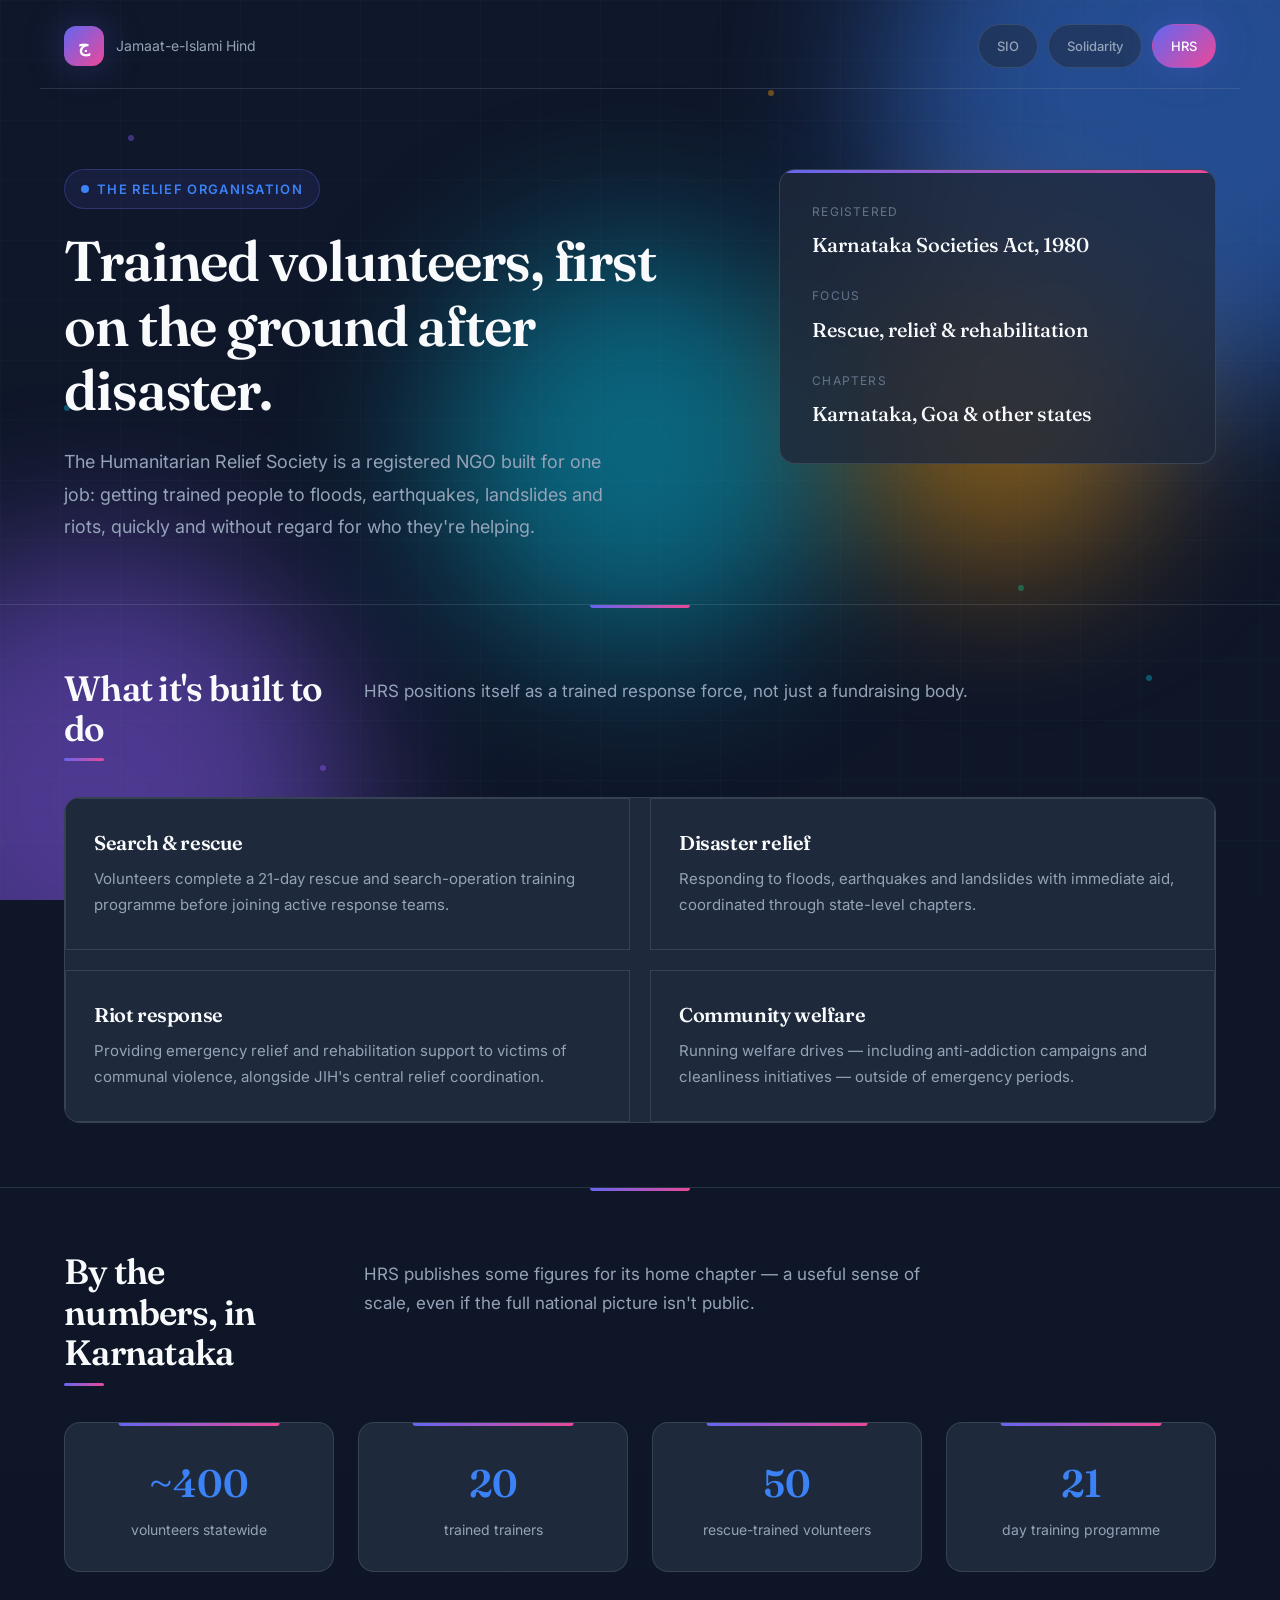
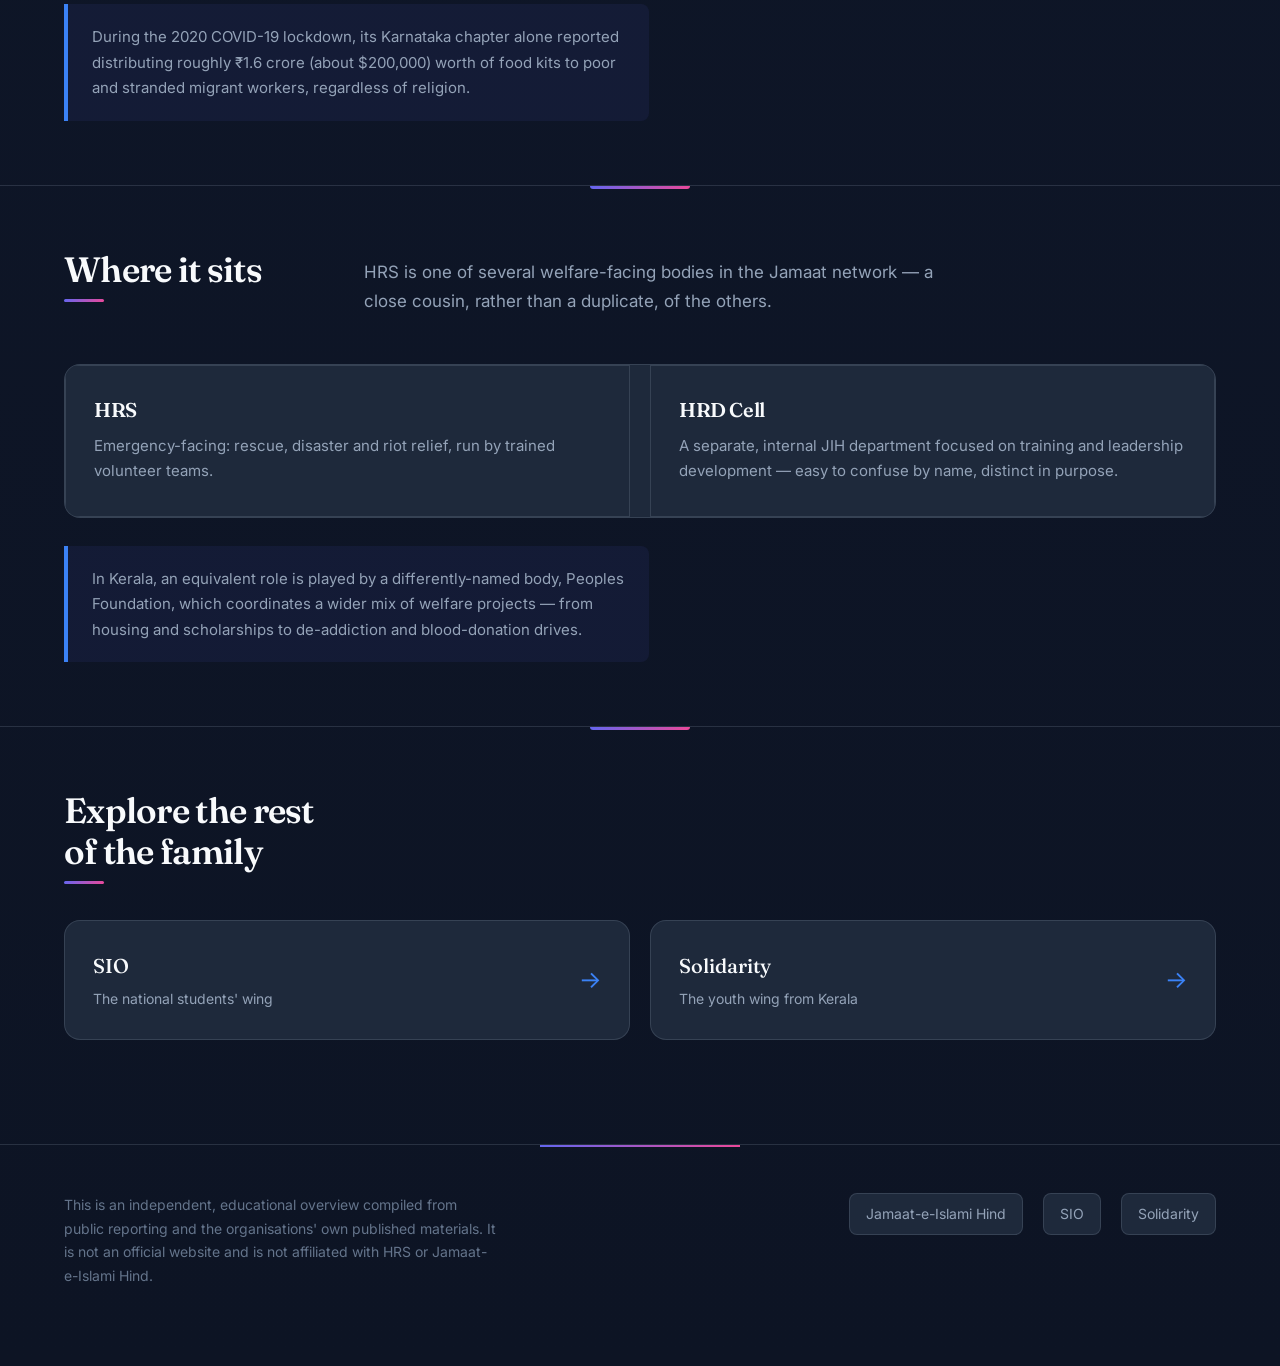
==== hrs.html @ fd72e733 "Initial commit: Redesigned mobile-responsive site with modern dark theme and animated decorations" ====
<!DOCTYPE html>
<html lang="en">
<head>
<meta charset="UTF-8">
<meta name="viewport" content="width=device-width, initial-scale=1.0">
<title>HRS — Humanitarian Relief Society</title>
<meta name="description" content="An introduction to the Humanitarian Relief Society, the disaster-relief organisation affiliated with Jamaat-e-Islami Hind.">
<link rel="preconnect" href="https://fonts.googleapis.com">
<link rel="preconnect" href="https://fonts.gstatic.com" crossorigin>
<link href="https://fonts.googleapis.com/css2?family=Fraunces:opsz,wght@9..144,400;9..144,500;9..144,600;9..144,700&family=Inter:wght@400;500;600&display=swap" rel="stylesheet">
<link rel="stylesheet" href="styles.css">
</head>
<body class="theme-hrs">

<!-- Animated Background Decorations -->
<div class="bg-shapes">
  <div class="shape shape-1"></div>
  <div class="shape shape-2"></div>
  <div class="shape shape-3"></div>
  <div class="shape shape-4"></div>
</div>

<div class="grid-overlay"></div>

<div class="floating-lines">
  <div class="line line-1"></div>
  <div class="line line-2"></div>
  <div class="line line-3"></div>
  <div class="line line-4"></div>
  <div class="line line-5"></div>
</div>

<div class="floating-dots">
  <div class="dot"></div>
  <div class="dot"></div>
  <div class="dot"></div>
  <div class="dot"></div>
  <div class="dot"></div>
  <div class="dot"></div>
  <div class="dot"></div>
  <div class="dot"></div>
</div>

<div class="content-wrapper">

<header class="site-header">
  <div class="wide">
    <a class="crumb" href="index.html">
      <span class="mark">ج</span>
      <span>Jamaat-e-Islami Hind</span>
    </a>
    <nav class="org-switch">
      <a class="org-pill" href="sio.html">SIO</a>
      <a class="org-pill" href="solidarity.html">Solidarity</a>
      <a class="org-pill current" href="hrs.html">HRS</a>
    </nav>
  </div>
</header>

<main>
  <section class="hero">
    <div class="wide">
      <div>
        <p class="hero-eyebrow">The relief organisation</p>
        <h1>Trained volunteers, first on the ground after disaster.</h1>
        <p class="hero-dek">The Humanitarian Relief Society is a registered NGO built for one job: getting trained people to floods, earthquakes, landslides and riots, quickly and without regard for who they're helping.</p>
      </div>
      <dl class="hero-facts">
        <div class="fact">
          <dt>Registered</dt>
          <dd>Karnataka Societies Act, 1980</dd>
        </div>
        <div class="fact">
          <dt>Focus</dt>
          <dd>Rescue, relief &amp; rehabilitation</dd>
        </div>
        <div class="fact">
          <dt>Chapters</dt>
          <dd>Karnataka, Goa &amp; other states</dd>
        </div>
      </dl>
    </div>
  </section>

  <section class="band">
    <div class="wide">
      <div class="section-head">
        <h2>What it's built to do</h2>
        <p class="lede">HRS positions itself as a trained response force, not just a fundraising body.</p>
      </div>
      <div class="grid cols-2">
        <div>
          <h3>Search &amp; rescue</h3>
          <p>Volunteers complete a 21-day rescue and search-operation training programme before joining active response teams.</p>
        </div>
        <div>
          <h3>Disaster relief</h3>
          <p>Responding to floods, earthquakes and landslides with immediate aid, coordinated through state-level chapters.</p>
        </div>
        <div>
          <h3>Riot response</h3>
          <p>Providing emergency relief and rehabilitation support to victims of communal violence, alongside JIH's central relief coordination.</p>
        </div>
        <div>
          <h3>Community welfare</h3>
          <p>Running welfare drives — including anti-addiction campaigns and cleanliness initiatives — outside of emergency periods.</p>
        </div>
      </div>
    </div>
  </section>

  <section class="band">
    <div class="wide">
      <div class="section-head">
        <h2>By the numbers, in Karnataka</h2>
        <p class="lede">HRS publishes some figures for its home chapter — a useful sense of scale, even if the full national picture isn't public.</p>
      </div>
      <div class="stats">
        <div class="stat">
          <span class="num">~400</span>
          <span class="label">volunteers statewide</span>
        </div>
        <div class="stat">
          <span class="num">20</span>
          <span class="label">trained trainers</span>
        </div>
        <div class="stat">
          <span class="num">50</span>
          <span class="label">rescue-trained volunteers</span>
        </div>
        <div class="stat">
          <span class="num">21</span>
          <span class="label">day training programme</span>
        </div>
      </div>
      <p class="note" style="margin-top:32px;">During the 2020 COVID-19 lockdown, its Karnataka chapter alone reported distributing roughly ₹1.6 crore (about $200,000) worth of food kits to poor and stranded migrant workers, regardless of religion.</p>
    </div>
  </section>

  <section class="band">
    <div class="wide">
      <div class="section-head">
        <h2>Where it sits</h2>
        <p class="lede">HRS is one of several welfare-facing bodies in the Jamaat network — a close cousin, rather than a duplicate, of the others.</p>
      </div>
      <div class="grid cols-2">
        <div>
          <h3>HRS</h3>
          <p>Emergency-facing: rescue, disaster and riot relief, run by trained volunteer teams.</p>
        </div>
        <div>
          <h3>HRD Cell</h3>
          <p>A separate, internal JIH department focused on training and leadership development — easy to confuse by name, distinct in purpose.</p>
        </div>
      </div>
      <p class="note" style="margin-top:28px;">In Kerala, an equivalent role is played by a differently-named body, Peoples Foundation, which coordinates a wider mix of welfare projects — from housing and scholarships to de-addiction and blood-donation drives.</p>
    </div>
  </section>

  <section class="band">
    <div class="wide">
      <div class="section-head">
        <h2>Explore the rest of the family</h2>
      </div>
      <div class="crosslink-row">
        <a class="crosslink" href="sio.html">
          <div>
            <div class="name">SIO</div>
            <div class="sub">The national students' wing</div>
          </div>
          <span>→</span>
        </a>
        <a class="crosslink" href="solidarity.html">
          <div>
            <div class="name">Solidarity</div>
            <div class="sub">The youth wing from Kerala</div>
          </div>
          <span>→</span>
        </a>
      </div>
    </div>
  </section>
</main>

<footer>
  <div class="wide">
    <p>This is an independent, educational overview compiled from public reporting and the organisations' own published materials. It is not an official website and is not affiliated with HRS or Jamaat-e-Islami Hind.</p>
    <div class="footer-links">
      <a href="index.html">Jamaat-e-Islami Hind</a>
      <a href="sio.html">SIO</a>
      <a href="solidarity.html">Solidarity</a>
    </div>
  </div>
</footer>

</div><!-- end .content-wrapper -->

</body>
</html>
---- styles.css ----
/* ===========================================================
   MODERN RESPONSIVE DESIGN
   Vibrant colors, abstract shapes, animated decorations
   =========================================================== */

/* ===========================================================
   CSS Variables & Design Tokens
   =========================================================== */
:root {
  /* Core Palette - Rich & Vibrant */
  --primary: #6366F1;
  --primary-dark: #4F46E5;
  --primary-light: #A5B4FC;

  --secondary: #EC4899;
  --secondary-dark: #DB2777;

  --accent-1: #F59E0B;
  --accent-2: #10B981;
  --accent-3: #06B6D4;

  /* Background Colors */
  --bg-primary: #0F172A;
  --bg-secondary: #1E293B;
  --bg-card: #1E293B;
  --bg-glass: rgba(30, 41, 59, 0.8);

  /* Text Colors */
  --text-primary: #F8FAFC;
  --text-secondary: #94A3B8;
  --text-muted: #64748B;

  /* Borders & Lines */
  --border-light: rgba(148, 163, 184, 0.2);
  --border-glow: rgba(99, 102, 241, 0.5);

  /* Shadows */
  --shadow-sm: 0 4px 6px -1px rgba(0, 0, 0, 0.3);
  --shadow-md: 0 10px 15px -3px rgba(0, 0, 0, 0.4);
  --shadow-lg: 0 25px 50px -12px rgba(0, 0, 0, 0.5);
  --shadow-glow: 0 0 40px rgba(99, 102, 241, 0.3);

  /* Gradients */
  --gradient-primary: linear-gradient(135deg, var(--primary) 0%, var(--secondary) 100%);
  --gradient-accent: linear-gradient(135deg, var(--accent-1) 0%, var(--accent-3) 100%);
  --gradient-bg: linear-gradient(180deg, var(--bg-primary) 0%, #0D1424 100%);

  /* Typography */
  --serif: "Fraunces", "Iowan Old Style", "Georgia", serif;
  --sans: "Inter", system-ui, -apple-system, sans-serif;

  /* Layout */
  --max: 800px;
  --wide: 1200px;
  --radius: 16px;
  --radius-sm: 8px;
  --radius-full: 9999px;
}

/* Theme overrides per page */
body.theme-sio { --primary: #10B981; --primary-dark: #059669; --secondary: #06B6D4; }
body.theme-solidarity { --primary: #F43F5E; --primary-dark: #E11D48; --secondary: #F97316; }
body.theme-hrs { --primary: #3B82F6; --primary-dark: #2563EB; --secondary: #8B5CF6; }

/* ===========================================================
   Reset & Base
   =========================================================== */
*, *::before, *::after { box-sizing: border-box; margin: 0; padding: 0; }

html { scroll-behavior: smooth; }

body {
  font-family: var(--sans);
  font-size: 16px;
  line-height: 1.7;
  color: var(--text-primary);
  background: var(--gradient-bg);
  min-height: 100vh;
  overflow-x: hidden;
  -webkit-font-smoothing: antialiased;
  -moz-osx-font-smoothing: grayscale;
}

@media (prefers-reduced-motion: reduce) {
  html { scroll-behavior: auto; }
  *, *::before, *::after {
    animation-duration: 0.01ms !important;
    transition-duration: 0.01ms !important;
  }
}

a { color: inherit; text-decoration: none; }
img, svg { max-width: 100%; display: block; }

:focus-visible {
  outline: 2px solid var(--primary);
  outline-offset: 3px;
  border-radius: 4px;
}

h1, h2, h3, h4 {
  font-family: var(--serif);
  font-weight: 600;
  line-height: 1.15;
  letter-spacing: -0.02em;
}

p { margin-bottom: 1em; }
p:last-child { margin-bottom: 0; }

.max, .wide {
  max-width: var(--wide);
  margin-inline: auto;
  padding-inline: 24px;
}
.max { max-width: var(--max); }

/* ===========================================================
   Animated Background - Abstract Shapes
   =========================================================== */
.bg-shapes {
  position: fixed;
  inset: 0;
  pointer-events: none;
  overflow: hidden;
  z-index: 0;
}

.shape {
  position: absolute;
  border-radius: 50%;
  filter: blur(80px);
  opacity: 0.5;
  animation: float 20s ease-in-out infinite;
}

.shape-1 {
  width: 600px;
  height: 600px;
  background: var(--primary);
  top: -200px;
  right: -200px;
  animation-delay: 0s;
}

.shape-2 {
  width: 500px;
  height: 500px;
  background: var(--secondary);
  bottom: -150px;
  left: -150px;
  animation-delay: -5s;
}

.shape-3 {
  width: 400px;
  height: 400px;
  background: var(--accent-3);
  top: 50%;
  left: 50%;
  transform: translate(-50%, -50%);
  animation-delay: -10s;
}

.shape-4 {
  width: 300px;
  height: 300px;
  background: var(--accent-1);
  top: 30%;
  right: 10%;
  animation-delay: -7s;
}

@keyframes float {
  0%, 100% { transform: translate(0, 0) scale(1); }
  25% { transform: translate(30px, -30px) scale(1.05); }
  50% { transform: translate(-20px, 20px) scale(0.95); }
  75% { transform: translate(20px, 30px) scale(1.02); }
}

/* Grid Pattern Overlay */
.grid-overlay {
  position: fixed;
  inset: 0;
  pointer-events: none;
  z-index: 1;
  background-image:
    linear-gradient(rgba(148, 163, 184, 0.03) 1px, transparent 1px),
    linear-gradient(90deg, rgba(148, 163, 184, 0.03) 1px, transparent 1px);
  background-size: 60px 60px;
}

/* Floating Lines */
.floating-lines {
  position: fixed;
  inset: 0;
  pointer-events: none;
  z-index: 1;
  overflow: hidden;
}

.line {
  position: absolute;
  background: linear-gradient(90deg, transparent, var(--primary), transparent);
  height: 1px;
  opacity: 0.3;
  animation: lineMove 15s linear infinite;
}

.line-1 { width: 300px; top: 20%; left: -300px; animation-delay: 0s; }
.line-2 { width: 200px; top: 40%; right: -200px; animation-delay: -3s; animation-direction: reverse; }
.line-3 { width: 400px; top: 60%; left: -400px; animation-delay: -6s; }
.line-4 { width: 250px; top: 80%; right: -250px; animation-delay: -9s; animation-direction: reverse; }
.line-5 { width: 350px; top: 35%; left: -350px; animation-delay: -12s; }

@keyframes lineMove {
  0% { transform: translateX(0); }
  100% { transform: translateX(calc(100vw + 100%)); }
}

/* Floating Dots */
.floating-dots {
  position: fixed;
  inset: 0;
  pointer-events: none;
  z-index: 1;
}

.dot {
  position: absolute;
  width: 6px;
  height: 6px;
  border-radius: 50%;
  background: var(--primary);
  opacity: 0.4;
  animation: dotPulse 4s ease-in-out infinite;
}

.dot:nth-child(1) { top: 15%; left: 10%; background: var(--secondary); animation-delay: 0s; }
.dot:nth-child(2) { top: 25%; right: 15%; background: var(--accent-1); animation-delay: -1s; }
.dot:nth-child(3) { top: 45%; left: 5%; background: var(--accent-3); animation-delay: -2s; }
.dot:nth-child(4) { top: 65%; right: 20%; background: var(--accent-2); animation-delay: -3s; }
.dot:nth-child(5) { top: 85%; left: 25%; background: var(--secondary); animation-delay: -0.5s; }
.dot:nth-child(6) { top: 10%; left: 60%; background: var(--accent-1); animation-delay: -1.5s; }
.dot:nth-child(7) { top: 75%; right: 10%; background: var(--accent-3); animation-delay: -2.5s; }
.dot:nth-child(8) { top: 50%; left: 80%; background: var(--primary); animation-delay: -3.5s; }

@keyframes dotPulse {
  0%, 100% { transform: scale(1); opacity: 0.4; }
  50% { transform: scale(1.5); opacity: 0.7; }
}

/* ===========================================================
   Content Wrapper
   =========================================================== */
.content-wrapper {
  position: relative;
  z-index: 10;
}

/* ===========================================================
   Header / Navigation
   =========================================================== */
.site-header {
  padding: 24px 0 0;
  position: relative;
  z-index: 100;
}

.site-header .wide {
  display: flex;
  align-items: center;
  justify-content: space-between;
  gap: 20px;
  padding-bottom: 20px;
  border-bottom: 1px solid var(--border-light);
  flex-wrap: wrap;
}

.crumb {
  display: flex;
  align-items: center;
  gap: 12px;
  font-size: 14px;
  color: var(--text-secondary);
  text-decoration: none;
  transition: color 0.3s ease;
}

.crumb:hover { color: var(--text-primary); }

.crumb .mark {
  width: 40px;
  height: 40px;
  border-radius: 12px;
  background: var(--gradient-primary);
  display: flex;
  align-items: center;
  justify-content: center;
  font-family: var(--serif);
  font-size: 18px;
  color: white;
  font-weight: 600;
  box-shadow: var(--shadow-glow);
  flex-shrink: 0;
}

.crumb strong {
  color: var(--text-primary);
  font-weight: 600;
  background: var(--gradient-primary);
  -webkit-background-clip: text;
  -webkit-text-fill-color: transparent;
  background-clip: text;
}

.org-switch {
  display: flex;
  gap: 10px;
  flex-wrap: wrap;
}

.org-pill {
  font-size: 13px;
  font-weight: 500;
  padding: 10px 18px;
  border-radius: var(--radius-full);
  border: 1px solid var(--border-light);
  text-decoration: none;
  color: var(--text-secondary);
  white-space: nowrap;
  transition: all 0.3s ease;
  backdrop-filter: blur(10px);
  background: rgba(30, 41, 59, 0.5);
}

.org-pill:hover {
  border-color: var(--primary);
  color: var(--text-primary);
  transform: translateY(-2px);
}

.org-pill.current {
  background: var(--gradient-primary);
  color: white;
  border-color: transparent;
  box-shadow: var(--shadow-glow);
}

/* ===========================================================
   Hero Section
   =========================================================== */
.hero {
  padding: 80px 0 60px;
  position: relative;
  overflow: hidden;
}

.hero .wide {
  display: grid;
  grid-template-columns: 1.5fr 1fr;
  gap: 60px;
  align-items: start;
}

.hero-eyebrow {
  display: inline-flex;
  align-items: center;
  gap: 8px;
  font-size: 13px;
  font-weight: 600;
  color: var(--primary);
  text-transform: uppercase;
  letter-spacing: 0.1em;
  margin-bottom: 20px;
  padding: 8px 16px;
  background: rgba(99, 102, 241, 0.1);
  border-radius: var(--radius-full);
  border: 1px solid rgba(99, 102, 241, 0.3);
}

.hero-eyebrow::before {
  content: '';
  width: 8px;
  height: 8px;
  border-radius: 50%;
  background: var(--primary);
  animation: pulse 2s ease-in-out infinite;
}

@keyframes pulse {
  0%, 100% { transform: scale(1); opacity: 1; }
  50% { transform: scale(1.3); opacity: 0.7; }
}

.hero h1 {
  font-size: clamp(2rem, 5vw, 3.5rem);
  color: var(--text-primary);
  max-width: 16ch;
  margin-bottom: 8px;
}

.hero-dek {
  margin-top: 24px;
  font-size: 18px;
  color: var(--text-secondary);
  max-width: 50ch;
  line-height: 1.8;
}

/* Hero Facts Card */
.hero-facts {
  background: var(--bg-glass);
  border: 1px solid var(--border-light);
  border-radius: var(--radius);
  padding: 32px;
  backdrop-filter: blur(20px);
  display: flex;
  flex-direction: column;
  gap: 24px;
  position: relative;
  overflow: hidden;
}

.hero-facts::before {
  content: '';
  position: absolute;
  top: 0;
  left: 0;
  right: 0;
  height: 3px;
  background: var(--gradient-primary);
}

.hero-facts .fact dt {
  font-size: 12px;
  color: var(--text-muted);
  text-transform: uppercase;
  letter-spacing: 0.1em;
  margin-bottom: 6px;
}

.hero-facts .fact dd {
  margin: 0;
  font-family: var(--serif);
  font-size: 20px;
  color: var(--text-primary);
  font-weight: 500;
}

/* Decorative accent line */
.hero-motif {
  position: absolute;
  right: -100px;
  top: -80px;
  width: 400px;
  height: 400px;
  opacity: 0.15;
  z-index: -1;
}

/* ===========================================================
   Section Styling
   =========================================================== */
section { padding: 64px 0; }
section.band {
  border-top: 1px solid var(--border-light);
  position: relative;
}

/* Section accent decoration */
section.band::before {
  content: '';
  position: absolute;
  top: 0;
  left: 50%;
  transform: translateX(-50%);
  width: 100px;
  height: 3px;
  background: var(--gradient-primary);
  border-radius: 0 0 4px 4px;
}

.section-head {
  display: grid;
  grid-template-columns: 260px 1fr;
  gap: 40px;
  margin-bottom: 48px;
  align-items: start;
}

.section-head h2 {
  font-size: clamp(1.5rem, 3vw, 2.2rem);
  position: relative;
}

.section-head h2::after {
  content: '';
  position: absolute;
  bottom: -12px;
  left: 0;
  width: 40px;
  height: 3px;
  background: var(--gradient-primary);
  border-radius: 2px;
}

.section-head .lede {
  color: var(--text-secondary);
  max-width: 55ch;
  font-size: 17px;
  padding-top: 8px;
}

/* ===========================================================
   Timeline
   =========================================================== */
.timeline {
  list-style: none;
  margin: 0;
  padding: 0;
  position: relative;
  padding-left: 40px;
}

.timeline::before {
  content: '';
  position: absolute;
  left: 8px;
  top: 0;
  bottom: 0;
  width: 2px;
  background: linear-gradient(180deg, var(--primary), var(--secondary), var(--accent-3));
  border-radius: 2px;
}

.timeline li {
  position: relative;
  padding: 0 0 36px 36px;
}

.timeline li:last-child { padding-bottom: 0; }

.timeline li::before {
  content: '';
  position: absolute;
  left: -32px;
  top: 6px;
  width: 16px;
  height: 16px;
  border-radius: 50%;
  background: var(--bg-primary);
  border: 3px solid var(--primary);
  box-shadow: 0 0 20px rgba(99, 102, 241, 0.5);
}

.timeline .yr {
  font-family: var(--serif);
  font-size: 24px;
  color: var(--primary);
  display: block;
  margin-bottom: 8px;
  font-weight: 600;
}

.timeline .desc {
  color: var(--text-secondary);
  max-width: 55ch;
  font-size: 16px;
}

/* ===========================================================
   Grid Cards
   =========================================================== */
.grid {
  display: grid;
  grid-template-columns: repeat(3, 1fr);
  gap: 20px;
  background: var(--bg-card);
  border: 1px solid var(--border-light);
  border-radius: var(--radius);
  overflow: hidden;
  padding: 0;
}

.grid.cols-2 { grid-template-columns: repeat(2, 1fr); }

.grid > div {
  background: var(--bg-card);
  padding: 32px 28px;
  border: 1px solid var(--border-light);
  border-radius: 0;
  transition: all 0.3s ease;
  position: relative;
  overflow: hidden;
}

.grid > div::before {
  content: '';
  position: absolute;
  top: 0;
  left: 0;
  right: 0;
  height: 2px;
  background: var(--gradient-primary);
  transform: scaleX(0);
  transform-origin: left;
  transition: transform 0.3s ease;
}

.grid > div:hover::before { transform: scaleX(1); }
.grid > div:hover {
  background: rgba(30, 41, 59, 0.8);
  transform: translateY(-4px);
  box-shadow: var(--shadow-lg);
}

.grid h3 {
  font-size: 20px;
  margin-bottom: 12px;
  color: var(--text-primary);
}

.grid p {
  color: var(--text-secondary);
  font-size: 15px;
}

/* ===========================================================
   Structure Diagram
   =========================================================== */
.structure {
  display: flex;
  flex-direction: column;
  gap: 0;
  max-width: 700px;
  background: var(--bg-card);
  border: 1px solid var(--border-light);
  border-radius: var(--radius);
  overflow: hidden;
}

.structure .level {
  display: grid;
  grid-template-columns: 200px 1fr;
  gap: 24px;
  padding: 24px 28px;
  border-bottom: 1px solid var(--border-light);
  transition: all 0.3s ease;
}

.structure .level:last-child { border-bottom: none; }
.structure .level:hover { background: rgba(99, 102, 241, 0.05); }

.structure .level .role {
  font-family: var(--serif);
  font-size: 18px;
  color: var(--text-primary);
  font-weight: 500;
}

.structure .level .role span {
  display: block;
  font-family: var(--sans);
  font-size: 13px;
  color: var(--primary);
  margin-top: 4px;
  font-weight: 500;
}

.structure .level p {
  color: var(--text-secondary);
  font-size: 15px;
  padding-top: 4px;
}

/* ===========================================================
   Org Cards
   =========================================================== */
.org-cards {
  display: grid;
  grid-template-columns: repeat(3, 1fr);
  gap: 24px;
}

.org-card {
  background: var(--bg-card);
  border: 1px solid var(--border-light);
  border-radius: var(--radius);
  padding: 36px 28px;
  text-decoration: none;
  color: var(--text-primary);
  display: flex;
  flex-direction: column;
  gap: 16px;
  min-height: 260px;
  position: relative;
  overflow: hidden;
  transition: all 0.4s ease;
}

.org-card::before {
  content: '';
  position: absolute;
  top: 0;
  left: 0;
  right: 0;
  bottom: 0;
  background: var(--gradient-primary);
  opacity: 0;
  transition: opacity 0.4s ease;
  z-index: 0;
}

.org-card:hover {
  transform: translateY(-8px) scale(1.02);
  box-shadow: var(--shadow-lg), var(--shadow-glow);
  border-color: var(--primary);
}

.org-card:hover::before { opacity: 0.1; }

.org-card > * { position: relative; z-index: 1; }

.org-card .tag {
  font-size: 12px;
  color: var(--card-accent, var(--primary));
  font-weight: 600;
  text-transform: uppercase;
  letter-spacing: 0.08em;
}

.org-card h3 {
  font-size: 28px;
  background: var(--gradient-primary);
  -webkit-background-clip: text;
  -webkit-text-fill-color: transparent;
  background-clip: text;
}

.org-card p {
  color: var(--text-secondary);
  font-size: 15px;
  flex: 1;
  line-height: 1.7;
}

.org-card .go {
  font-size: 14px;
  color: var(--card-accent, var(--primary));
  font-weight: 600;
  display: inline-flex;
  align-items: center;
  gap: 8px;
  transition: gap 0.3s ease;
}

.org-card:hover .go { gap: 12px; }

.org-card .go::after {
  content: '→';
  transition: transform 0.3s ease;
}

.org-card:hover .go::after { transform: translateX(4px); }

.org-card.sio { --card-accent: #10B981; }
.org-card.solidarity { --card-accent: #F43F5E; }
.org-card.hrs { --card-accent: #3B82F6; }

/* ===========================================================
   Stats Row
   =========================================================== */
.stats {
  display: grid;
  grid-template-columns: repeat(4, 1fr);
  gap: 24px;
}

.stat {
  background: var(--bg-card);
  border: 1px solid var(--border-light);
  border-radius: var(--radius);
  padding: 28px 24px;
  text-align: center;
  position: relative;
  overflow: hidden;
  transition: all 0.3s ease;
}

.stat:hover {
  transform: translateY(-4px);
  box-shadow: var(--shadow-md);
  border-color: var(--primary);
}

.stat::before {
  content: '';
  position: absolute;
  top: 0;
  left: 50%;
  transform: translateX(-50%);
  width: 60%;
  height: 3px;
  background: var(--gradient-primary);
  border-radius: 0 0 4px 4px;
}

.stat .num {
  font-family: var(--serif);
  font-size: clamp(1.8rem, 3vw, 2.4rem);
  color: var(--primary);
  display: block;
  font-weight: 600;
}

.stat .label {
  color: var(--text-secondary);
  font-size: 14px;
  margin-top: 8px;
}

/* ===========================================================
   Note / Callout
   =========================================================== */
.note {
  border-left: 4px solid var(--primary);
  padding: 20px 24px;
  background: rgba(99, 102, 241, 0.08);
  border-radius: 0 var(--radius-sm) var(--radius-sm) 0;
  color: var(--text-secondary);
  font-size: 15px;
  max-width: 65ch;
  margin-top: 32px;
}

/* ===========================================================
   Crosslink
   =========================================================== */
.crosslink-row {
  display: grid;
  grid-template-columns: repeat(2, 1fr);
  gap: 20px;
}

.crosslink {
  background: var(--bg-card);
  border: 1px solid var(--border-light);
  padding: 28px;
  text-decoration: none;
  color: var(--text-primary);
  display: flex;
  justify-content: space-between;
  align-items: center;
  gap: 16px;
  border-radius: var(--radius);
  transition: all 0.3s ease;
}

.crosslink:hover {
  border-color: var(--primary);
  background: rgba(99, 102, 241, 0.1);
  transform: translateX(8px);
}

.crosslink .name {
  font-family: var(--serif);
  font-size: 20px;
  font-weight: 500;
}

.crosslink .sub {
  font-size: 14px;
  color: var(--text-secondary);
  margin-top: 4px;
}

.crosslink span:last-child {
  font-size: 24px;
  color: var(--primary);
  transition: transform 0.3s ease;
}

.crosslink:hover span:last-child { transform: translateX(4px); }

/* ===========================================================
   Footer
   =========================================================== */
footer {
  border-top: 1px solid var(--border-light);
  padding: 48px 0 64px;
  margin-top: 40px;
  position: relative;
}

footer::before {
  content: '';
  position: absolute;
  top: 0;
  left: 50%;
  transform: translateX(-50%);
  width: 200px;
  height: 2px;
  background: var(--gradient-primary);
}

footer .wide {
  display: flex;
  justify-content: space-between;
  gap: 32px;
  flex-wrap: wrap;
  align-items: flex-start;
}

footer p {
  color: var(--text-muted);
  font-size: 14px;
  max-width: 48ch;
}

.footer-links {
  display: flex;
  gap: 20px;
  flex-wrap: wrap;
}

.footer-links a {
  color: var(--text-secondary);
  text-decoration: none;
  font-size: 14px;
  transition: all 0.3s ease;
  padding: 8px 16px;
  background: var(--bg-card);
  border-radius: var(--radius-sm);
  border: 1px solid var(--border-light);
}

.footer-links a:hover {
  color: var(--primary);
  border-color: var(--primary);
  transform: translateY(-2px);
}

/* ===========================================================
   Mobile Responsiveness
   =========================================================== */
@media (max-width: 1024px) {
  .hero .wide {
    grid-template-columns: 1fr;
    gap: 40px;
  }

  .hero-facts {
    display: grid;
    grid-template-columns: repeat(3, 1fr);
    gap: 20px;
  }

  .hero-facts::before {
    display: none;
  }

  .org-cards {
    grid-template-columns: repeat(2, 1fr);
  }

  .section-head {
    grid-template-columns: 1fr;
    gap: 16px;
  }

  .section-head h2::after {
    bottom: -8px;
  }
}

@media (max-width: 768px) {
  :root {
    --radius: 12px;
  }

  .site-header {
    padding: 16px 0 0;
  }

  .site-header .wide {
    flex-direction: column;
    align-items: flex-start;
    gap: 16px;
    padding-bottom: 16px;
  }

  .org-switch {
    width: 100%;
    overflow-x: auto;
    padding-bottom: 4px;
    -webkit-overflow-scrolling: touch;
  }

  .org-pill {
    font-size: 12px;
    padding: 8px 14px;
  }

  .hero {
    padding: 48px 0 40px;
  }

  .hero-eyebrow {
    font-size: 11px;
    padding: 6px 12px;
  }

  .hero h1 {
    font-size: clamp(1.75rem, 6vw, 2.5rem);
  }

  .hero-dek {
    font-size: 16px;
    margin-top: 16px;
  }

  .hero-facts {
    grid-template-columns: 1fr;
    padding: 24px;
  }

  .hero-facts .fact {
    display: flex;
    justify-content: space-between;
    align-items: center;
    padding-bottom: 16px;
    border-bottom: 1px solid var(--border-light);
  }

  .hero-facts .fact:last-child {
    padding-bottom: 0;
    border-bottom: none;
  }

  .hero-facts .fact dt {
    margin-bottom: 0;
  }

  section {
    padding: 48px 0;
  }

  .section-head {
    margin-bottom: 32px;
  }

  .section-head h2 {
    font-size: 1.5rem;
  }

  .section-head .lede {
    font-size: 15px;
  }

  .grid {
    grid-template-columns: 1fr;
    gap: 12px;
  }

  .grid.cols-2 {
    grid-template-columns: 1fr;
  }

  .grid > div {
    padding: 24px 20px;
  }

  .structure .level {
    grid-template-columns: 1fr;
    gap: 8px;
    padding: 20px;
  }

  .structure .level .role {
    font-size: 16px;
  }

  .org-cards {
    grid-template-columns: 1fr;
    gap: 16px;
  }

  .org-card {
    padding: 28px 24px;
    min-height: auto;
  }

  .org-card h3 {
    font-size: 24px;
  }

  .stats {
    grid-template-columns: repeat(2, 1fr);
    gap: 16px;
  }

  .stat {
    padding: 20px 16px;
  }

  .stat .num {
    font-size: 1.5rem;
  }

  .crosslink-row {
    grid-template-columns: 1fr;
    gap: 12px;
  }

  .crosslink {
    padding: 20px;
  }

  .crosslink .name {
    font-size: 18px;
  }

  .note {
    padding: 16px 20px;
    font-size: 14px;
    margin-top: 24px;
  }

  footer {
    padding: 32px 0 48px;
  }

  footer .wide {
    flex-direction: column;
    gap: 20px;
  }

  footer p {
    font-size: 13px;
  }

  .footer-links {
    width: 100%;
  }

  .footer-links a {
    font-size: 13px;
    padding: 6px 12px;
  }

  /* Hide decorative elements on mobile for performance */
  .shape { opacity: 0.3; }
  .floating-lines { display: none; }
  .floating-dots .dot:nth-child(n+5) { display: none; }
}

@media (max-width: 480px) {
  .max, .wide {
    padding-inline: 16px;
  }

  .hero {
    padding: 32px 0 32px;
  }

  .hero h1 {
    font-size: 1.6rem;
  }

  .hero-dek {
    font-size: 15px;
  }

  .timeline {
    padding-left: 28px;
  }

  .timeline::before {
    left: 5px;
  }

  .timeline li {
    padding-left: 24px;
  }

  .timeline li::before {
    left: -24px;
    width: 12px;
    height: 12px;
  }

  .timeline .yr {
    font-size: 20px;
  }

  .timeline .desc {
    font-size: 14px;
  }

  .stats {
    grid-template-columns: 1fr 1fr;
  }

  .stat {
    padding: 16px 12px;
  }

  .stat .num {
    font-size: 1.3rem;
  }

  .stat .label {
    font-size: 12px;
  }
}

/* ===========================================================
   Accessibility
   =========================================================== */
@media (prefers-reduced-motion: reduce) {
  .shape, .dot, .line {
    animation: none;
  }

  .hero-eyebrow::before {
    animation: none;
  }
}

/* High contrast mode */
@media (prefers-contrast: high) {
  :root {
    --border-light: rgba(255, 255, 255, 0.4);
    --text-secondary: #CBD5E1;
  }
}
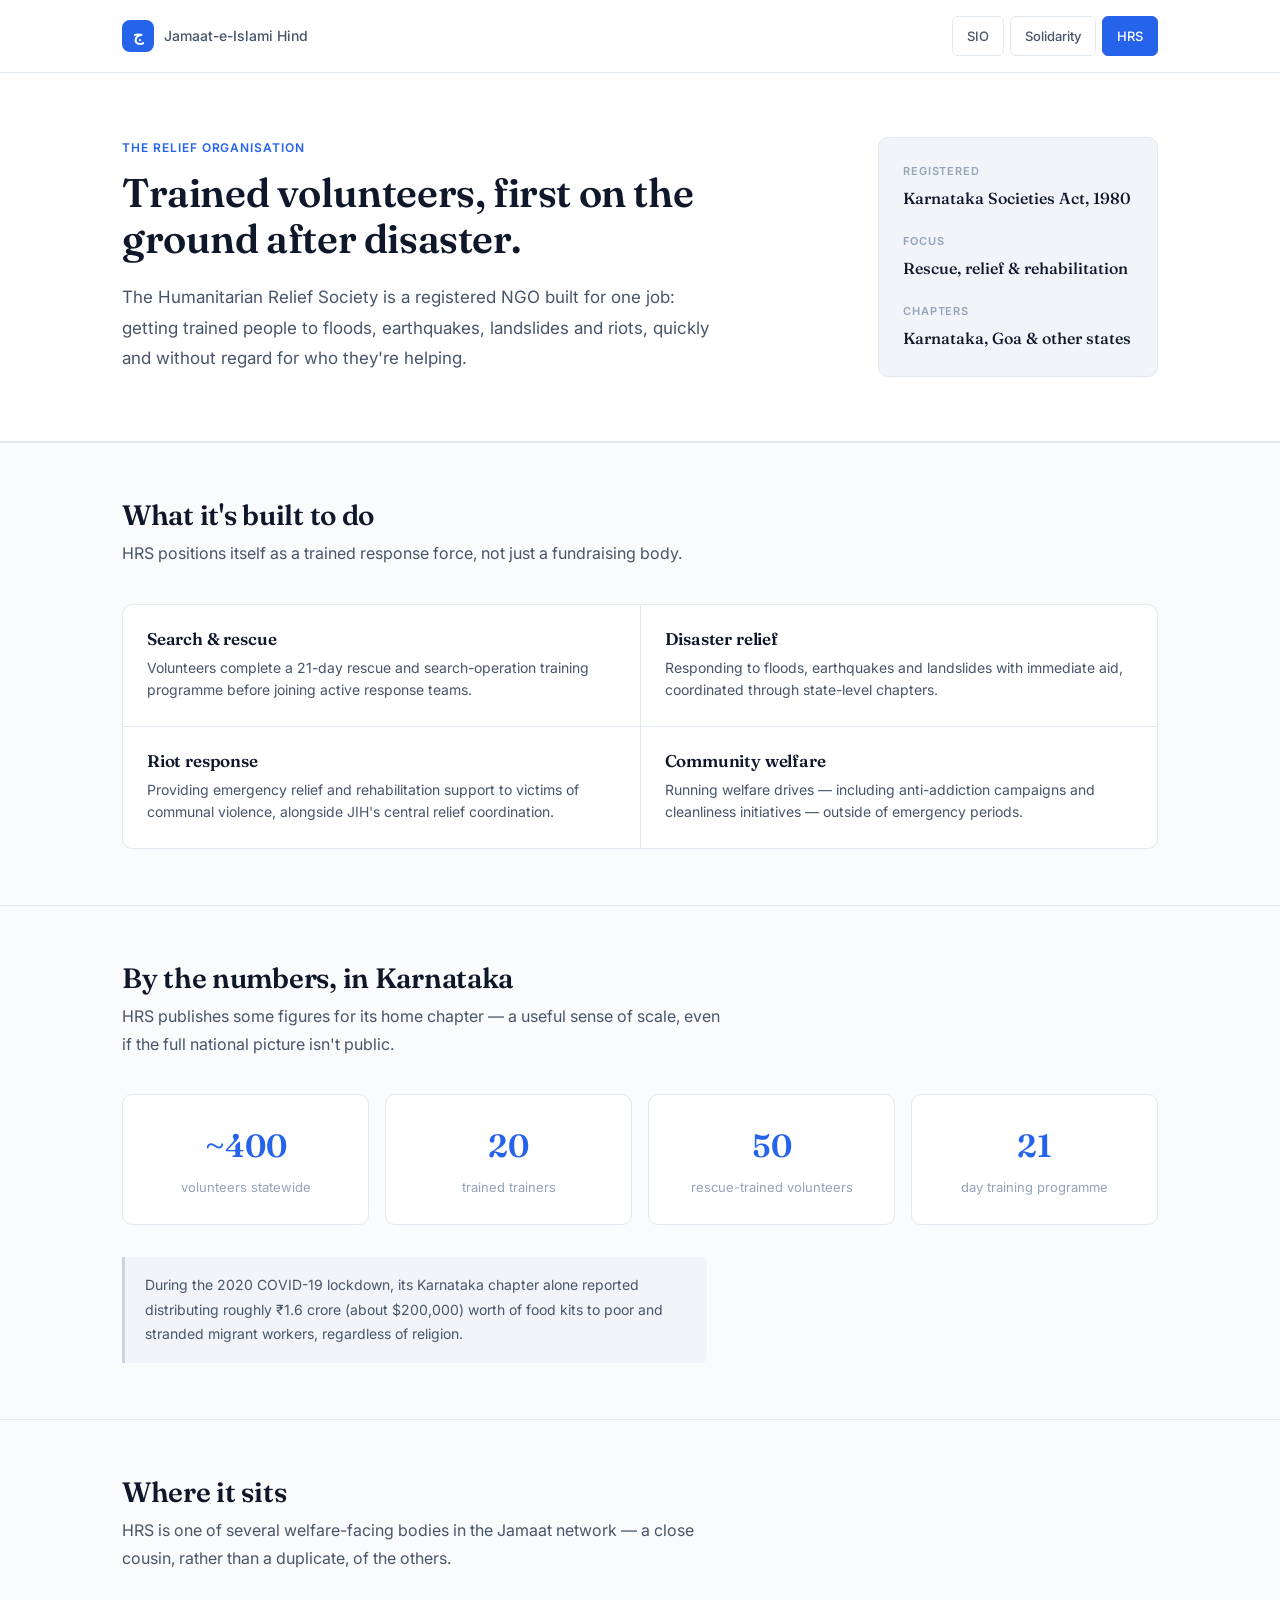
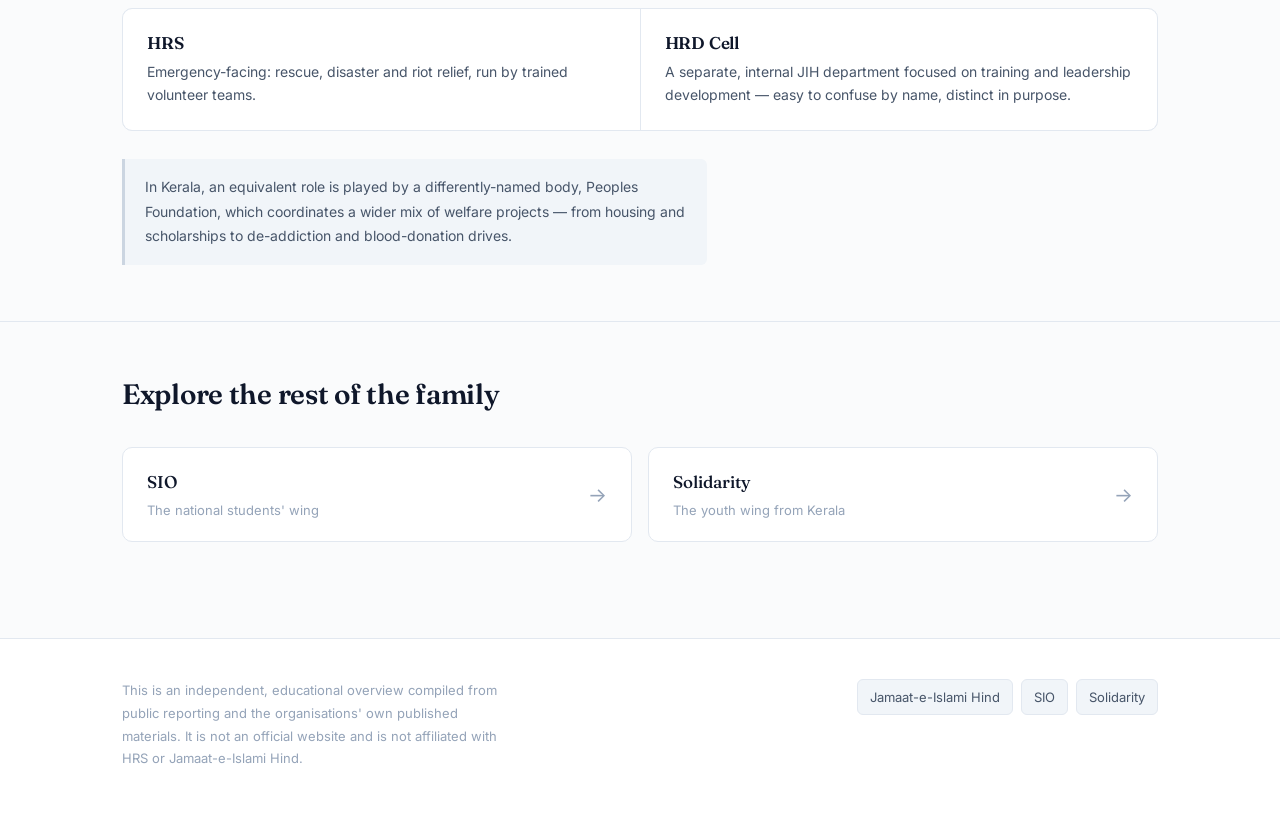
==== commit 841e729c: "Professional redesign: clean layout, subtle styling, improved responsiveness" ====
--- a/hrs.html
+++ b/hrs.html
@@ -11,37 +11,6 @@
 <link rel="stylesheet" href="styles.css">
 </head>
 <body class="theme-hrs">
-
-<!-- Animated Background Decorations -->
-<div class="bg-shapes">
-  <div class="shape shape-1"></div>
-  <div class="shape shape-2"></div>
-  <div class="shape shape-3"></div>
-  <div class="shape shape-4"></div>
-</div>
-
-<div class="grid-overlay"></div>
-
-<div class="floating-lines">
-  <div class="line line-1"></div>
-  <div class="line line-2"></div>
-  <div class="line line-3"></div>
-  <div class="line line-4"></div>
-  <div class="line line-5"></div>
-</div>
-
-<div class="floating-dots">
-  <div class="dot"></div>
-  <div class="dot"></div>
-  <div class="dot"></div>
-  <div class="dot"></div>
-  <div class="dot"></div>
-  <div class="dot"></div>
-  <div class="dot"></div>
-  <div class="dot"></div>
-</div>
-
-<div class="content-wrapper">
 
 <header class="site-header">
   <div class="wide">
@@ -193,7 +162,5 @@
   </div>
 </footer>
 
-</div><!-- end .content-wrapper -->
-
 </body>
 </html>
--- a/styles.css
+++ b/styles.css
@@ -1,82 +1,66 @@
 /* ===========================================================
-   MODERN RESPONSIVE DESIGN
-   Vibrant colors, abstract shapes, animated decorations
+   PROFESSIONAL CLEAN DESIGN
+   Subtle, refined, readable
    =========================================================== */
 
 /* ===========================================================
    CSS Variables & Design Tokens
    =========================================================== */
 :root {
-  /* Core Palette - Rich & Vibrant */
-  --primary: #6366F1;
-  --primary-dark: #4F46E5;
-  --primary-light: #A5B4FC;
-
-  --secondary: #EC4899;
-  --secondary-dark: #DB2777;
-
-  --accent-1: #F59E0B;
-  --accent-2: #10B981;
-  --accent-3: #06B6D4;
-
-  /* Background Colors */
-  --bg-primary: #0F172A;
-  --bg-secondary: #1E293B;
-  --bg-card: #1E293B;
-  --bg-glass: rgba(30, 41, 59, 0.8);
-
-  /* Text Colors */
-  --text-primary: #F8FAFC;
-  --text-secondary: #94A3B8;
-  --text-muted: #64748B;
-
-  /* Borders & Lines */
-  --border-light: rgba(148, 163, 184, 0.2);
-  --border-glow: rgba(99, 102, 241, 0.5);
-
-  /* Shadows */
-  --shadow-sm: 0 4px 6px -1px rgba(0, 0, 0, 0.3);
-  --shadow-md: 0 10px 15px -3px rgba(0, 0, 0, 0.4);
-  --shadow-lg: 0 25px 50px -12px rgba(0, 0, 0, 0.5);
-  --shadow-glow: 0 0 40px rgba(99, 102, 241, 0.3);
-
-  /* Gradients */
-  --gradient-primary: linear-gradient(135deg, var(--primary) 0%, var(--secondary) 100%);
-  --gradient-accent: linear-gradient(135deg, var(--accent-1) 0%, var(--accent-3) 100%);
-  --gradient-bg: linear-gradient(180deg, var(--bg-primary) 0%, #0D1424 100%);
+  /* Core Palette - Professional & Clean */
+  --bg: #FAFBFC;
+  --bg-card: #FFFFFF;
+  --bg-subtle: #F1F5F9;
+
+  --text: #0F172A;
+  --text-secondary: #475569;
+  --text-muted: #94A3B8;
+
+  --accent: #2563EB;
+  --accent-light: #DBEAFE;
+  --accent-dark: #1D4ED8;
+
+  --border: #E2E8F0;
+  --border-strong: #CBD5E1;
+
+  --shadow-sm: 0 1px 3px rgba(0, 0, 0, 0.06);
+  --shadow: 0 4px 12px rgba(0, 0, 0, 0.08);
+  --shadow-md: 0 8px 24px rgba(0, 0, 0, 0.1);
+
+  /* Theme Colors */
+  --theme-primary: #2563EB;
+  --theme-secondary: #7C3AED;
 
   /* Typography */
-  --serif: "Fraunces", "Iowan Old Style", "Georgia", serif;
+  --serif: "Fraunces", "Iowan Old Style", Georgia, serif;
   --sans: "Inter", system-ui, -apple-system, sans-serif;
 
   /* Layout */
   --max: 800px;
-  --wide: 1200px;
-  --radius: 16px;
-  --radius-sm: 8px;
-  --radius-full: 9999px;
+  --wide: 1100px;
+  --radius: 10px;
+  --radius-sm: 6px;
 }
 
 /* Theme overrides per page */
-body.theme-sio { --primary: #10B981; --primary-dark: #059669; --secondary: #06B6D4; }
-body.theme-solidarity { --primary: #F43F5E; --primary-dark: #E11D48; --secondary: #F97316; }
-body.theme-hrs { --primary: #3B82F6; --primary-dark: #2563EB; --secondary: #8B5CF6; }
+body.theme-sio { --theme-primary: #059669; --accent: #059669; --accent-light: #D1FAE5; }
+body.theme-solidarity { --theme-primary: #DC2626; --accent: #DC2626; --accent-light: #FEE2E2; }
+body.theme-hrs { --theme-primary: #2563EB; --accent: #2563EB; --accent-light: #DBEAFE; }
 
 /* ===========================================================
    Reset & Base
    =========================================================== */
 *, *::before, *::after { box-sizing: border-box; margin: 0; padding: 0; }
 
-html { scroll-behavior: smooth; }
+html { scroll-behavior: smooth; font-size: 16px; }
 
 body {
   font-family: var(--sans);
   font-size: 16px;
   line-height: 1.7;
-  color: var(--text-primary);
-  background: var(--gradient-bg);
+  color: var(--text);
+  background: var(--bg);
   min-height: 100vh;
-  overflow-x: hidden;
   -webkit-font-smoothing: antialiased;
   -moz-osx-font-smoothing: grayscale;
 }
@@ -89,181 +73,41 @@
   }
 }
 
-a { color: inherit; text-decoration: none; }
-img, svg { max-width: 100%; display: block; }
+a { color: var(--accent); text-decoration: none; }
+a:hover { text-decoration: underline; }
 
 :focus-visible {
-  outline: 2px solid var(--primary);
-  outline-offset: 3px;
-  border-radius: 4px;
+  outline: 2px solid var(--accent);
+  outline-offset: 2px;
+  border-radius: 3px;
 }
 
 h1, h2, h3, h4 {
   font-family: var(--serif);
   font-weight: 600;
-  line-height: 1.15;
-  letter-spacing: -0.02em;
-}
-
-p { margin-bottom: 1em; }
+  line-height: 1.2;
+  letter-spacing: -0.01em;
+  color: var(--text);
+}
+
+p { margin-bottom: 1em; color: var(--text-secondary); line-height: 1.75; }
 p:last-child { margin-bottom: 0; }
 
 .max, .wide {
   max-width: var(--wide);
   margin-inline: auto;
-  padding-inline: 24px;
+  padding-inline: 32px;
 }
 .max { max-width: var(--max); }
 
 /* ===========================================================
-   Animated Background - Abstract Shapes
-   =========================================================== */
-.bg-shapes {
-  position: fixed;
-  inset: 0;
-  pointer-events: none;
-  overflow: hidden;
-  z-index: 0;
-}
-
-.shape {
-  position: absolute;
-  border-radius: 50%;
-  filter: blur(80px);
-  opacity: 0.5;
-  animation: float 20s ease-in-out infinite;
-}
-
-.shape-1 {
-  width: 600px;
-  height: 600px;
-  background: var(--primary);
-  top: -200px;
-  right: -200px;
-  animation-delay: 0s;
-}
-
-.shape-2 {
-  width: 500px;
-  height: 500px;
-  background: var(--secondary);
-  bottom: -150px;
-  left: -150px;
-  animation-delay: -5s;
-}
-
-.shape-3 {
-  width: 400px;
-  height: 400px;
-  background: var(--accent-3);
-  top: 50%;
-  left: 50%;
-  transform: translate(-50%, -50%);
-  animation-delay: -10s;
-}
-
-.shape-4 {
-  width: 300px;
-  height: 300px;
-  background: var(--accent-1);
-  top: 30%;
-  right: 10%;
-  animation-delay: -7s;
-}
-
-@keyframes float {
-  0%, 100% { transform: translate(0, 0) scale(1); }
-  25% { transform: translate(30px, -30px) scale(1.05); }
-  50% { transform: translate(-20px, 20px) scale(0.95); }
-  75% { transform: translate(20px, 30px) scale(1.02); }
-}
-
-/* Grid Pattern Overlay */
-.grid-overlay {
-  position: fixed;
-  inset: 0;
-  pointer-events: none;
-  z-index: 1;
-  background-image:
-    linear-gradient(rgba(148, 163, 184, 0.03) 1px, transparent 1px),
-    linear-gradient(90deg, rgba(148, 163, 184, 0.03) 1px, transparent 1px);
-  background-size: 60px 60px;
-}
-
-/* Floating Lines */
-.floating-lines {
-  position: fixed;
-  inset: 0;
-  pointer-events: none;
-  z-index: 1;
-  overflow: hidden;
-}
-
-.line {
-  position: absolute;
-  background: linear-gradient(90deg, transparent, var(--primary), transparent);
-  height: 1px;
-  opacity: 0.3;
-  animation: lineMove 15s linear infinite;
-}
-
-.line-1 { width: 300px; top: 20%; left: -300px; animation-delay: 0s; }
-.line-2 { width: 200px; top: 40%; right: -200px; animation-delay: -3s; animation-direction: reverse; }
-.line-3 { width: 400px; top: 60%; left: -400px; animation-delay: -6s; }
-.line-4 { width: 250px; top: 80%; right: -250px; animation-delay: -9s; animation-direction: reverse; }
-.line-5 { width: 350px; top: 35%; left: -350px; animation-delay: -12s; }
-
-@keyframes lineMove {
-  0% { transform: translateX(0); }
-  100% { transform: translateX(calc(100vw + 100%)); }
-}
-
-/* Floating Dots */
-.floating-dots {
-  position: fixed;
-  inset: 0;
-  pointer-events: none;
-  z-index: 1;
-}
-
-.dot {
-  position: absolute;
-  width: 6px;
-  height: 6px;
-  border-radius: 50%;
-  background: var(--primary);
-  opacity: 0.4;
-  animation: dotPulse 4s ease-in-out infinite;
-}
-
-.dot:nth-child(1) { top: 15%; left: 10%; background: var(--secondary); animation-delay: 0s; }
-.dot:nth-child(2) { top: 25%; right: 15%; background: var(--accent-1); animation-delay: -1s; }
-.dot:nth-child(3) { top: 45%; left: 5%; background: var(--accent-3); animation-delay: -2s; }
-.dot:nth-child(4) { top: 65%; right: 20%; background: var(--accent-2); animation-delay: -3s; }
-.dot:nth-child(5) { top: 85%; left: 25%; background: var(--secondary); animation-delay: -0.5s; }
-.dot:nth-child(6) { top: 10%; left: 60%; background: var(--accent-1); animation-delay: -1.5s; }
-.dot:nth-child(7) { top: 75%; right: 10%; background: var(--accent-3); animation-delay: -2.5s; }
-.dot:nth-child(8) { top: 50%; left: 80%; background: var(--primary); animation-delay: -3.5s; }
-
-@keyframes dotPulse {
-  0%, 100% { transform: scale(1); opacity: 0.4; }
-  50% { transform: scale(1.5); opacity: 0.7; }
-}
-
-/* ===========================================================
-   Content Wrapper
-   =========================================================== */
-.content-wrapper {
-  position: relative;
-  z-index: 10;
-}
-
-/* ===========================================================
-   Header / Navigation
+   Header
    =========================================================== */
 .site-header {
-  padding: 24px 0 0;
-  position: relative;
+  background: var(--bg-card);
+  border-bottom: 1px solid var(--border);
+  position: sticky;
+  top: 0;
   z-index: 100;
 }
 
@@ -271,245 +115,163 @@
   display: flex;
   align-items: center;
   justify-content: space-between;
-  gap: 20px;
-  padding-bottom: 20px;
-  border-bottom: 1px solid var(--border-light);
-  flex-wrap: wrap;
+  gap: 24px;
+  padding-top: 16px;
+  padding-bottom: 16px;
 }
 
 .crumb {
   display: flex;
   align-items: center;
-  gap: 12px;
+  gap: 10px;
   font-size: 14px;
   color: var(--text-secondary);
   text-decoration: none;
-  transition: color 0.3s ease;
-}
-
-.crumb:hover { color: var(--text-primary); }
+  font-weight: 500;
+}
+.crumb:hover { text-decoration: none; color: var(--text); }
 
 .crumb .mark {
-  width: 40px;
-  height: 40px;
-  border-radius: 12px;
-  background: var(--gradient-primary);
+  width: 32px;
+  height: 32px;
+  border-radius: 8px;
+  background: var(--theme-primary);
   display: flex;
   align-items: center;
   justify-content: center;
   font-family: var(--serif);
-  font-size: 18px;
+  font-size: 16px;
   color: white;
   font-weight: 600;
-  box-shadow: var(--shadow-glow);
   flex-shrink: 0;
 }
 
 .crumb strong {
-  color: var(--text-primary);
-  font-weight: 600;
-  background: var(--gradient-primary);
-  -webkit-background-clip: text;
-  -webkit-text-fill-color: transparent;
-  background-clip: text;
+  color: var(--text);
 }
 
 .org-switch {
   display: flex;
-  gap: 10px;
-  flex-wrap: wrap;
+  gap: 6px;
 }
 
 .org-pill {
   font-size: 13px;
   font-weight: 500;
-  padding: 10px 18px;
-  border-radius: var(--radius-full);
-  border: 1px solid var(--border-light);
+  padding: 8px 14px;
+  border-radius: var(--radius-sm);
+  border: 1px solid var(--border);
   text-decoration: none;
   color: var(--text-secondary);
   white-space: nowrap;
-  transition: all 0.3s ease;
-  backdrop-filter: blur(10px);
-  background: rgba(30, 41, 59, 0.5);
-}
-
+  transition: all 0.2s ease;
+}
 .org-pill:hover {
-  border-color: var(--primary);
-  color: var(--text-primary);
-  transform: translateY(-2px);
-}
-
+  border-color: var(--border-strong);
+  color: var(--text);
+  text-decoration: none;
+  background: var(--bg-subtle);
+}
 .org-pill.current {
-  background: var(--gradient-primary);
+  background: var(--theme-primary);
   color: white;
-  border-color: transparent;
-  box-shadow: var(--shadow-glow);
-}
-
-/* ===========================================================
-   Hero Section
+  border-color: var(--theme-primary);
+}
+
+/* ===========================================================
+   Hero
    =========================================================== */
 .hero {
-  padding: 80px 0 60px;
-  position: relative;
-  overflow: hidden;
+  padding: 64px 0;
+  background: var(--bg-card);
+  border-bottom: 1px solid var(--border);
 }
 
 .hero .wide {
   display: grid;
-  grid-template-columns: 1.5fr 1fr;
-  gap: 60px;
+  grid-template-columns: 1fr 280px;
+  gap: 48px;
   align-items: start;
 }
 
 .hero-eyebrow {
-  display: inline-flex;
-  align-items: center;
-  gap: 8px;
-  font-size: 13px;
+  font-size: 12px;
   font-weight: 600;
-  color: var(--primary);
   text-transform: uppercase;
-  letter-spacing: 0.1em;
-  margin-bottom: 20px;
-  padding: 8px 16px;
-  background: rgba(99, 102, 241, 0.1);
-  border-radius: var(--radius-full);
-  border: 1px solid rgba(99, 102, 241, 0.3);
-}
-
-.hero-eyebrow::before {
-  content: '';
-  width: 8px;
-  height: 8px;
-  border-radius: 50%;
-  background: var(--primary);
-  animation: pulse 2s ease-in-out infinite;
-}
-
-@keyframes pulse {
-  0%, 100% { transform: scale(1); opacity: 1; }
-  50% { transform: scale(1.3); opacity: 0.7; }
+  letter-spacing: 0.08em;
+  color: var(--theme-primary);
+  margin-bottom: 12px;
 }
 
 .hero h1 {
-  font-size: clamp(2rem, 5vw, 3.5rem);
-  color: var(--text-primary);
-  max-width: 16ch;
-  margin-bottom: 8px;
+  font-size: clamp(1.75rem, 3.5vw, 2.5rem);
+  color: var(--text);
+  line-height: 1.15;
+  margin-bottom: 0;
 }
 
 .hero-dek {
-  margin-top: 24px;
-  font-size: 18px;
-  color: var(--text-secondary);
-  max-width: 50ch;
+  margin-top: 20px;
+  font-size: 17px;
+  color: var(--text-secondary);
+  max-width: 55ch;
   line-height: 1.8;
 }
 
-/* Hero Facts Card */
+/* Hero Facts */
 .hero-facts {
-  background: var(--bg-glass);
-  border: 1px solid var(--border-light);
+  background: var(--bg-subtle);
+  border: 1px solid var(--border);
   border-radius: var(--radius);
-  padding: 32px;
-  backdrop-filter: blur(20px);
+  padding: 24px;
   display: flex;
   flex-direction: column;
-  gap: 24px;
-  position: relative;
-  overflow: hidden;
-}
-
-.hero-facts::before {
-  content: '';
-  position: absolute;
-  top: 0;
-  left: 0;
-  right: 0;
-  height: 3px;
-  background: var(--gradient-primary);
+  gap: 20px;
 }
 
 .hero-facts .fact dt {
-  font-size: 12px;
+  font-size: 11px;
+  font-weight: 600;
+  text-transform: uppercase;
+  letter-spacing: 0.08em;
   color: var(--text-muted);
-  text-transform: uppercase;
-  letter-spacing: 0.1em;
-  margin-bottom: 6px;
+  margin-bottom: 4px;
 }
 
 .hero-facts .fact dd {
   margin: 0;
   font-family: var(--serif);
-  font-size: 20px;
-  color: var(--text-primary);
+  font-size: 16px;
+  color: var(--text);
   font-weight: 500;
 }
 
-/* Decorative accent line */
-.hero-motif {
-  position: absolute;
-  right: -100px;
-  top: -80px;
-  width: 400px;
-  height: 400px;
-  opacity: 0.15;
-  z-index: -1;
-}
-
-/* ===========================================================
-   Section Styling
-   =========================================================== */
-section { padding: 64px 0; }
+/* ===========================================================
+   Sections
+   =========================================================== */
+section {
+  padding: 56px 0;
+}
 section.band {
-  border-top: 1px solid var(--border-light);
-  position: relative;
-}
-
-/* Section accent decoration */
-section.band::before {
-  content: '';
-  position: absolute;
-  top: 0;
-  left: 50%;
-  transform: translateX(-50%);
-  width: 100px;
-  height: 3px;
-  background: var(--gradient-primary);
-  border-radius: 0 0 4px 4px;
+  border-top: 1px solid var(--border);
+  background: var(--bg);
 }
 
 .section-head {
-  display: grid;
-  grid-template-columns: 260px 1fr;
-  gap: 40px;
-  margin-bottom: 48px;
-  align-items: start;
+  margin-bottom: 36px;
 }
 
 .section-head h2 {
-  font-size: clamp(1.5rem, 3vw, 2.2rem);
-  position: relative;
-}
-
-.section-head h2::after {
-  content: '';
-  position: absolute;
-  bottom: -12px;
-  left: 0;
-  width: 40px;
-  height: 3px;
-  background: var(--gradient-primary);
-  border-radius: 2px;
+  font-size: clamp(1.4rem, 2.5vw, 1.75rem);
+  color: var(--text);
+  margin-bottom: 8px;
 }
 
 .section-head .lede {
   color: var(--text-secondary);
-  max-width: 55ch;
-  font-size: 17px;
-  padding-top: 8px;
+  font-size: 16px;
+  max-width: 60ch;
+  line-height: 1.7;
 }
 
 /* ===========================================================
@@ -517,56 +279,58 @@
    =========================================================== */
 .timeline {
   list-style: none;
+  padding: 0;
   margin: 0;
-  padding: 0;
   position: relative;
-  padding-left: 40px;
+  padding-left: 28px;
 }
 
 .timeline::before {
   content: '';
   position: absolute;
-  left: 8px;
-  top: 0;
-  bottom: 0;
+  left: 6px;
+  top: 8px;
+  bottom: 8px;
   width: 2px;
-  background: linear-gradient(180deg, var(--primary), var(--secondary), var(--accent-3));
-  border-radius: 2px;
+  background: var(--border);
 }
 
 .timeline li {
   position: relative;
-  padding: 0 0 36px 36px;
-}
-
+  padding: 0 0 28px 28px;
+}
 .timeline li:last-child { padding-bottom: 0; }
 
 .timeline li::before {
   content: '';
   position: absolute;
-  left: -32px;
+  left: -22px;
   top: 6px;
-  width: 16px;
-  height: 16px;
+  width: 12px;
+  height: 12px;
   border-radius: 50%;
-  background: var(--bg-primary);
-  border: 3px solid var(--primary);
-  box-shadow: 0 0 20px rgba(99, 102, 241, 0.5);
+  background: var(--bg-card);
+  border: 2px solid var(--border-strong);
+}
+
+.timeline li:hover::before {
+  border-color: var(--theme-primary);
+  background: var(--theme-primary);
 }
 
 .timeline .yr {
   font-family: var(--serif);
-  font-size: 24px;
-  color: var(--primary);
+  font-size: 18px;
+  color: var(--theme-primary);
+  font-weight: 600;
   display: block;
-  margin-bottom: 8px;
-  font-weight: 600;
+  margin-bottom: 6px;
 }
 
 .timeline .desc {
   color: var(--text-secondary);
+  font-size: 15px;
   max-width: 55ch;
-  font-size: 16px;
 }
 
 /* ===========================================================
@@ -575,103 +339,72 @@
 .grid {
   display: grid;
   grid-template-columns: repeat(3, 1fr);
-  gap: 20px;
-  background: var(--bg-card);
-  border: 1px solid var(--border-light);
+  gap: 1px;
+  background: var(--border);
+  border: 1px solid var(--border);
   border-radius: var(--radius);
   overflow: hidden;
-  padding: 0;
 }
 
 .grid.cols-2 { grid-template-columns: repeat(2, 1fr); }
 
 .grid > div {
   background: var(--bg-card);
-  padding: 32px 28px;
-  border: 1px solid var(--border-light);
-  border-radius: 0;
-  transition: all 0.3s ease;
-  position: relative;
-  overflow: hidden;
-}
-
-.grid > div::before {
-  content: '';
-  position: absolute;
-  top: 0;
-  left: 0;
-  right: 0;
-  height: 2px;
-  background: var(--gradient-primary);
-  transform: scaleX(0);
-  transform-origin: left;
-  transition: transform 0.3s ease;
-}
-
-.grid > div:hover::before { transform: scaleX(1); }
-.grid > div:hover {
-  background: rgba(30, 41, 59, 0.8);
-  transform: translateY(-4px);
-  box-shadow: var(--shadow-lg);
+  padding: 24px;
 }
 
 .grid h3 {
-  font-size: 20px;
-  margin-bottom: 12px;
-  color: var(--text-primary);
+  font-size: 17px;
+  color: var(--text);
+  margin-bottom: 8px;
 }
 
 .grid p {
-  color: var(--text-secondary);
-  font-size: 15px;
-}
-
-/* ===========================================================
-   Structure Diagram
+  font-size: 14px;
+  color: var(--text-secondary);
+  line-height: 1.6;
+}
+
+/* ===========================================================
+   Structure
    =========================================================== */
 .structure {
-  display: flex;
-  flex-direction: column;
-  gap: 0;
-  max-width: 700px;
-  background: var(--bg-card);
-  border: 1px solid var(--border-light);
+  background: var(--bg-card);
+  border: 1px solid var(--border);
   border-radius: var(--radius);
   overflow: hidden;
 }
 
 .structure .level {
   display: grid;
-  grid-template-columns: 200px 1fr;
+  grid-template-columns: 180px 1fr;
   gap: 24px;
-  padding: 24px 28px;
-  border-bottom: 1px solid var(--border-light);
-  transition: all 0.3s ease;
-}
-
+  padding: 20px 24px;
+  border-bottom: 1px solid var(--border);
+}
 .structure .level:last-child { border-bottom: none; }
-.structure .level:hover { background: rgba(99, 102, 241, 0.05); }
+.structure .level:hover { background: var(--bg-subtle); }
 
 .structure .level .role {
   font-family: var(--serif);
-  font-size: 18px;
-  color: var(--text-primary);
+  font-size: 15px;
+  color: var(--text);
   font-weight: 500;
 }
 
 .structure .level .role span {
   display: block;
   font-family: var(--sans);
-  font-size: 13px;
-  color: var(--primary);
-  margin-top: 4px;
+  font-size: 12px;
+  color: var(--theme-primary);
   font-weight: 500;
+  margin-top: 2px;
 }
 
 .structure .level p {
-  color: var(--text-secondary);
-  font-size: 15px;
-  padding-top: 4px;
+  font-size: 14px;
+  color: var(--text-secondary);
+  padding-top: 2px;
 }
 
 /* ===========================================================
@@ -680,158 +413,107 @@
 .org-cards {
   display: grid;
   grid-template-columns: repeat(3, 1fr);
-  gap: 24px;
+  gap: 20px;
 }
 
 .org-card {
   background: var(--bg-card);
-  border: 1px solid var(--border-light);
+  border: 1px solid var(--border);
   border-radius: var(--radius);
-  padding: 36px 28px;
-  text-decoration: none;
-  color: var(--text-primary);
+  padding: 28px 24px;
+  text-decoration: none;
+  color: var(--text);
   display: flex;
   flex-direction: column;
-  gap: 16px;
-  min-height: 260px;
-  position: relative;
-  overflow: hidden;
-  transition: all 0.4s ease;
-}
-
-.org-card::before {
-  content: '';
-  position: absolute;
-  top: 0;
-  left: 0;
-  right: 0;
-  bottom: 0;
-  background: var(--gradient-primary);
-  opacity: 0;
-  transition: opacity 0.4s ease;
-  z-index: 0;
-}
-
+  gap: 12px;
+  transition: all 0.2s ease;
+  box-shadow: var(--shadow-sm);
+}
 .org-card:hover {
-  transform: translateY(-8px) scale(1.02);
-  box-shadow: var(--shadow-lg), var(--shadow-glow);
-  border-color: var(--primary);
-}
-
-.org-card:hover::before { opacity: 0.1; }
-
-.org-card > * { position: relative; z-index: 1; }
+  border-color: var(--border-strong);
+  box-shadow: var(--shadow);
+  transform: translateY(-2px);
+  text-decoration: none;
+}
 
 .org-card .tag {
-  font-size: 12px;
-  color: var(--card-accent, var(--primary));
+  font-size: 11px;
   font-weight: 600;
   text-transform: uppercase;
-  letter-spacing: 0.08em;
+  letter-spacing: 0.06em;
+  color: var(--card-accent, var(--theme-primary));
 }
 
 .org-card h3 {
-  font-size: 28px;
-  background: var(--gradient-primary);
-  -webkit-background-clip: text;
-  -webkit-text-fill-color: transparent;
-  background-clip: text;
+  font-size: 22px;
+  color: var(--text);
 }
 
 .org-card p {
-  color: var(--text-secondary);
-  font-size: 15px;
+  font-size: 14px;
+  color: var(--text-secondary);
+  line-height: 1.6;
   flex: 1;
-  line-height: 1.7;
 }
 
 .org-card .go {
-  font-size: 14px;
-  color: var(--card-accent, var(--primary));
+  font-size: 13px;
   font-weight: 600;
-  display: inline-flex;
-  align-items: center;
-  gap: 8px;
-  transition: gap 0.3s ease;
-}
-
-.org-card:hover .go { gap: 12px; }
-
-.org-card .go::after {
-  content: '→';
-  transition: transform 0.3s ease;
-}
-
-.org-card:hover .go::after { transform: translateX(4px); }
-
-.org-card.sio { --card-accent: #10B981; }
-.org-card.solidarity { --card-accent: #F43F5E; }
-.org-card.hrs { --card-accent: #3B82F6; }
-
-/* ===========================================================
-   Stats Row
+  color: var(--card-accent, var(--theme-primary));
+}
+
+.org-card.sio { --card-accent: #059669; }
+.org-card.solidarity { --card-accent: #DC2626; }
+.org-card.hrs { --card-accent: #2563EB; }
+
+/* ===========================================================
+   Stats
    =========================================================== */
 .stats {
   display: grid;
   grid-template-columns: repeat(4, 1fr);
-  gap: 24px;
+  gap: 16px;
 }
 
 .stat {
   background: var(--bg-card);
-  border: 1px solid var(--border-light);
+  border: 1px solid var(--border);
   border-radius: var(--radius);
-  padding: 28px 24px;
+  padding: 24px 20px;
   text-align: center;
-  position: relative;
-  overflow: hidden;
-  transition: all 0.3s ease;
-}
-
+  transition: all 0.2s ease;
+}
 .stat:hover {
-  transform: translateY(-4px);
-  box-shadow: var(--shadow-md);
-  border-color: var(--primary);
-}
-
-.stat::before {
-  content: '';
-  position: absolute;
-  top: 0;
-  left: 50%;
-  transform: translateX(-50%);
-  width: 60%;
-  height: 3px;
-  background: var(--gradient-primary);
-  border-radius: 0 0 4px 4px;
+  border-color: var(--border-strong);
+  box-shadow: var(--shadow-sm);
 }
 
 .stat .num {
   font-family: var(--serif);
-  font-size: clamp(1.8rem, 3vw, 2.4rem);
-  color: var(--primary);
+  font-size: clamp(1.5rem, 2.5vw, 2rem);
+  color: var(--theme-primary);
   display: block;
   font-weight: 600;
 }
 
 .stat .label {
+  color: var(--text-muted);
+  font-size: 13px;
+  margin-top: 4px;
+}
+
+/* ===========================================================
+   Note / Callout
+   =========================================================== */
+.note {
+  background: var(--bg-subtle);
+  border-left: 3px solid var(--border-strong);
+  padding: 16px 20px;
   color: var(--text-secondary);
   font-size: 14px;
-  margin-top: 8px;
-}
-
-/* ===========================================================
-   Note / Callout
-   =========================================================== */
-.note {
-  border-left: 4px solid var(--primary);
-  padding: 20px 24px;
-  background: rgba(99, 102, 241, 0.08);
+  max-width: 65ch;
+  margin-top: 28px;
   border-radius: 0 var(--radius-sm) var(--radius-sm) 0;
-  color: var(--text-secondary);
-  font-size: 15px;
-  max-width: 65ch;
-  margin-top: 32px;
 }
 
 /* ===========================================================
@@ -840,272 +522,190 @@
 .crosslink-row {
   display: grid;
   grid-template-columns: repeat(2, 1fr);
-  gap: 20px;
+  gap: 16px;
 }
 
 .crosslink {
   background: var(--bg-card);
-  border: 1px solid var(--border-light);
-  padding: 28px;
-  text-decoration: none;
-  color: var(--text-primary);
+  border: 1px solid var(--border);
+  padding: 20px 24px;
+  text-decoration: none;
+  color: var(--text);
   display: flex;
   justify-content: space-between;
   align-items: center;
   gap: 16px;
   border-radius: var(--radius);
-  transition: all 0.3s ease;
-}
-
+  transition: all 0.2s ease;
+}
 .crosslink:hover {
-  border-color: var(--primary);
-  background: rgba(99, 102, 241, 0.1);
-  transform: translateX(8px);
+  border-color: var(--border-strong);
+  box-shadow: var(--shadow-sm);
+  text-decoration: none;
 }
 
 .crosslink .name {
   font-family: var(--serif);
+  font-size: 17px;
+  font-weight: 500;
+}
+
+.crosslink .sub {
+  font-size: 13px;
+  color: var(--text-muted);
+  margin-top: 2px;
+}
+
+.crosslink span:last-child {
   font-size: 20px;
-  font-weight: 500;
-}
-
-.crosslink .sub {
-  font-size: 14px;
-  color: var(--text-secondary);
-  margin-top: 4px;
-}
-
-.crosslink span:last-child {
-  font-size: 24px;
-  color: var(--primary);
-  transition: transform 0.3s ease;
-}
-
-.crosslink:hover span:last-child { transform: translateX(4px); }
+  color: var(--text-muted);
+  transition: transform 0.2s ease;
+}
+
+.crosslink:hover span:last-child {
+  transform: translateX(4px);
+  color: var(--theme-primary);
+}
 
 /* ===========================================================
    Footer
    =========================================================== */
 footer {
-  border-top: 1px solid var(--border-light);
-  padding: 48px 0 64px;
+  background: var(--bg-card);
+  border-top: 1px solid var(--border);
+  padding: 40px 0;
   margin-top: 40px;
-  position: relative;
-}
-
-footer::before {
-  content: '';
-  position: absolute;
-  top: 0;
-  left: 50%;
-  transform: translateX(-50%);
-  width: 200px;
-  height: 2px;
-  background: var(--gradient-primary);
 }
 
 footer .wide {
   display: flex;
   justify-content: space-between;
-  gap: 32px;
+  gap: 24px;
   flex-wrap: wrap;
   align-items: flex-start;
 }
 
 footer p {
   color: var(--text-muted);
-  font-size: 14px;
+  font-size: 13px;
   max-width: 48ch;
 }
 
 .footer-links {
   display: flex;
-  gap: 20px;
+  gap: 8px;
   flex-wrap: wrap;
 }
 
 .footer-links a {
   color: var(--text-secondary);
   text-decoration: none;
-  font-size: 14px;
-  transition: all 0.3s ease;
-  padding: 8px 16px;
-  background: var(--bg-card);
+  font-size: 13px;
+  padding: 6px 12px;
+  background: var(--bg-subtle);
   border-radius: var(--radius-sm);
-  border: 1px solid var(--border-light);
-}
-
+  border: 1px solid var(--border);
+  transition: all 0.2s ease;
+}
 .footer-links a:hover {
-  color: var(--primary);
-  border-color: var(--primary);
-  transform: translateY(-2px);
-}
-
-/* ===========================================================
-   Mobile Responsiveness
-   =========================================================== */
-@media (max-width: 1024px) {
+  border-color: var(--border-strong);
+  color: var(--text);
+  text-decoration: none;
+}
+
+/* ===========================================================
+   Responsive
+   =========================================================== */
+@media (max-width: 900px) {
   .hero .wide {
     grid-template-columns: 1fr;
-    gap: 40px;
+    gap: 32px;
   }
 
   .hero-facts {
     display: grid;
     grid-template-columns: repeat(3, 1fr);
-    gap: 20px;
-  }
-
-  .hero-facts::before {
-    display: none;
+    gap: 16px;
   }
 
   .org-cards {
     grid-template-columns: repeat(2, 1fr);
   }
-
-  .section-head {
-    grid-template-columns: 1fr;
-    gap: 16px;
-  }
-
-  .section-head h2::after {
-    bottom: -8px;
-  }
 }
 
 @media (max-width: 768px) {
-  :root {
-    --radius: 12px;
-  }
-
-  .site-header {
-    padding: 16px 0 0;
+  .max, .wide {
+    padding-inline: 20px;
   }
 
   .site-header .wide {
     flex-direction: column;
     align-items: flex-start;
-    gap: 16px;
-    padding-bottom: 16px;
+    gap: 12px;
   }
 
   .org-switch {
     width: 100%;
     overflow-x: auto;
-    padding-bottom: 4px;
     -webkit-overflow-scrolling: touch;
   }
 
-  .org-pill {
-    font-size: 12px;
-    padding: 8px 14px;
-  }
-
   .hero {
-    padding: 48px 0 40px;
-  }
-
-  .hero-eyebrow {
-    font-size: 11px;
-    padding: 6px 12px;
+    padding: 40px 0;
   }
 
   .hero h1 {
-    font-size: clamp(1.75rem, 6vw, 2.5rem);
+    font-size: 1.6rem;
   }
 
   .hero-dek {
-    font-size: 16px;
-    margin-top: 16px;
+    font-size: 15px;
+    margin-top: 12px;
   }
 
   .hero-facts {
     grid-template-columns: 1fr;
-    padding: 24px;
+    gap: 0;
   }
 
   .hero-facts .fact {
     display: flex;
     justify-content: space-between;
     align-items: center;
-    padding-bottom: 16px;
-    border-bottom: 1px solid var(--border-light);
-  }
-
-  .hero-facts .fact:last-child {
-    padding-bottom: 0;
-    border-bottom: none;
-  }
-
-  .hero-facts .fact dt {
-    margin-bottom: 0;
-  }
-
-  section {
-    padding: 48px 0;
-  }
-
-  .section-head {
-    margin-bottom: 32px;
-  }
-
-  .section-head h2 {
-    font-size: 1.5rem;
-  }
-
-  .section-head .lede {
-    font-size: 15px;
-  }
+    padding: 12px 0;
+    border-bottom: 1px solid var(--border);
+  }
+  .hero-facts .fact:last-child { border-bottom: none; }
+  .hero-facts .fact dt { margin-bottom: 0; }
+
+  section { padding: 40px 0; }
+
+  .section-head { margin-bottom: 28px; }
+  .section-head h2 { font-size: 1.35rem; }
+  .section-head .lede { font-size: 15px; }
 
   .grid {
     grid-template-columns: 1fr;
-    gap: 12px;
-  }
-
-  .grid.cols-2 {
-    grid-template-columns: 1fr;
-  }
-
-  .grid > div {
-    padding: 24px 20px;
-  }
+    border-radius: 0;
+    border-left: none;
+    border-right: none;
+  }
+
+  .grid.cols-2 { grid-template-columns: 1fr; }
 
   .structure .level {
     grid-template-columns: 1fr;
-    gap: 8px;
-    padding: 20px;
-  }
-
-  .structure .level .role {
-    font-size: 16px;
+    gap: 6px;
   }
 
   .org-cards {
     grid-template-columns: 1fr;
-    gap: 16px;
-  }
-
-  .org-card {
-    padding: 28px 24px;
-    min-height: auto;
-  }
-
-  .org-card h3 {
-    font-size: 24px;
+    gap: 12px;
   }
 
   .stats {
     grid-template-columns: repeat(2, 1fr);
-    gap: 16px;
-  }
-
-  .stat {
-    padding: 20px 16px;
-  }
-
-  .stat .num {
-    font-size: 1.5rem;
+    gap: 12px;
   }
 
   .crosslink-row {
@@ -1113,125 +713,37 @@
     gap: 12px;
   }
 
-  .crosslink {
-    padding: 20px;
-  }
-
-  .crosslink .name {
-    font-size: 18px;
-  }
-
   .note {
-    padding: 16px 20px;
-    font-size: 14px;
-    margin-top: 24px;
-  }
-
-  footer {
-    padding: 32px 0 48px;
+    font-size: 13px;
+    margin-top: 20px;
   }
 
   footer .wide {
     flex-direction: column;
-    gap: 20px;
-  }
-
-  footer p {
-    font-size: 13px;
-  }
-
-  .footer-links {
-    width: 100%;
-  }
-
-  .footer-links a {
-    font-size: 13px;
-    padding: 6px 12px;
-  }
-
-  /* Hide decorative elements on mobile for performance */
-  .shape { opacity: 0.3; }
-  .floating-lines { display: none; }
-  .floating-dots .dot:nth-child(n+5) { display: none; }
+    gap: 16px;
+  }
 }
 
 @media (max-width: 480px) {
-  .max, .wide {
-    padding-inline: 16px;
-  }
-
-  .hero {
-    padding: 32px 0 32px;
-  }
-
-  .hero h1 {
-    font-size: 1.6rem;
-  }
-
-  .hero-dek {
-    font-size: 15px;
-  }
-
-  .timeline {
-    padding-left: 28px;
-  }
-
-  .timeline::before {
-    left: 5px;
-  }
-
-  .timeline li {
-    padding-left: 24px;
-  }
-
-  .timeline li::before {
-    left: -24px;
-    width: 12px;
-    height: 12px;
-  }
-
-  .timeline .yr {
-    font-size: 20px;
-  }
-
-  .timeline .desc {
-    font-size: 14px;
-  }
-
-  .stats {
-    grid-template-columns: 1fr 1fr;
-  }
-
-  .stat {
-    padding: 16px 12px;
-  }
-
-  .stat .num {
-    font-size: 1.3rem;
-  }
-
-  .stat .label {
-    font-size: 12px;
-  }
-}
-
-/* ===========================================================
-   Accessibility
-   =========================================================== */
-@media (prefers-reduced-motion: reduce) {
-  .shape, .dot, .line {
-    animation: none;
-  }
-
-  .hero-eyebrow::before {
-    animation: none;
-  }
-}
-
-/* High contrast mode */
-@media (prefers-contrast: high) {
-  :root {
-    --border-light: rgba(255, 255, 255, 0.4);
-    --text-secondary: #CBD5E1;
-  }
-}
+  .max, .wide { padding-inline: 16px; }
+
+  .hero { padding: 32px 0; }
+  .hero h1 { font-size: 1.4rem; }
+  .hero-dek { font-size: 14px; }
+
+  section { padding: 32px 0; }
+
+  .timeline { padding-left: 20px; }
+  .timeline::before { left: 4px; }
+  .timeline li { padding-left: 20px; }
+  .timeline li::before { left: -16px; width: 10px; height: 10px; }
+  .timeline .yr { font-size: 16px; }
+  .timeline .desc { font-size: 14px; }
+
+  .org-card { padding: 20px; }
+  .org-card h3 { font-size: 20px; }
+
+  .stat { padding: 16px; }
+  .stat .num { font-size: 1.3rem; }
+  .stat .label { font-size: 12px; }
+}
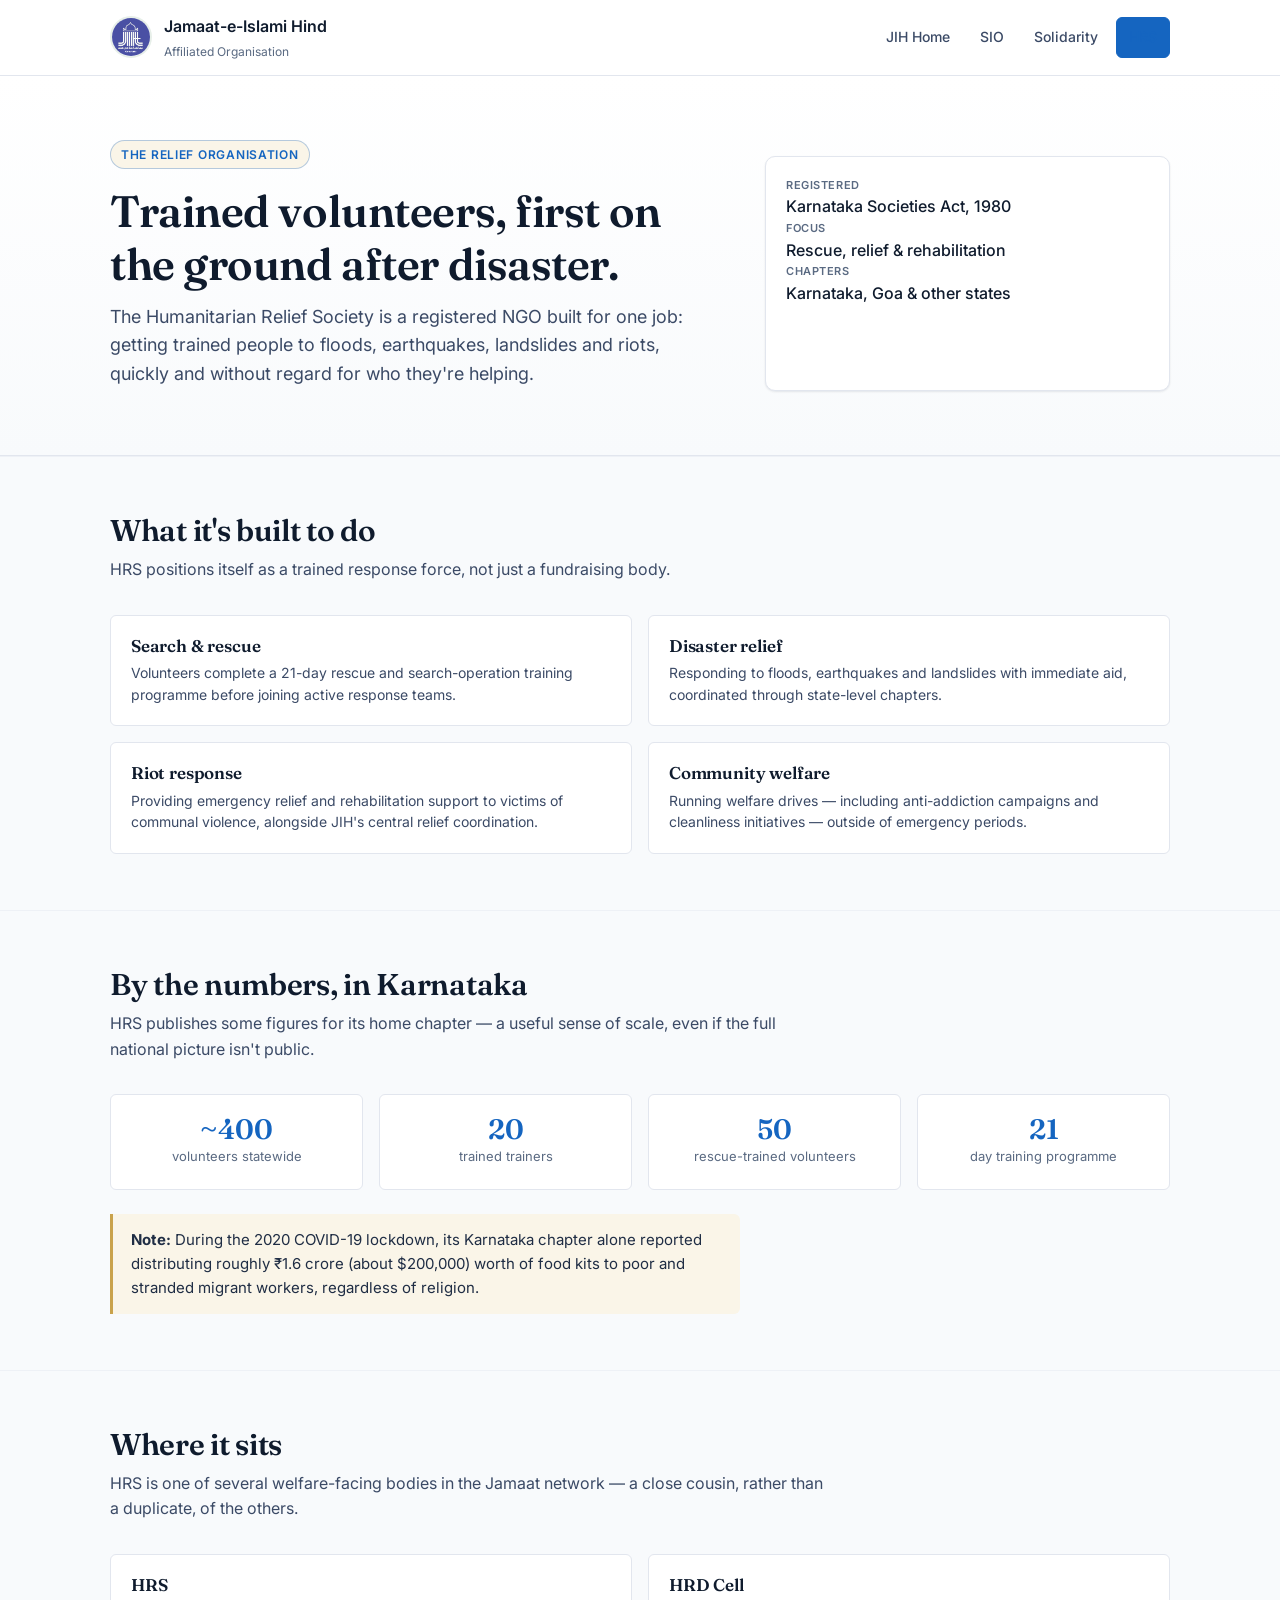
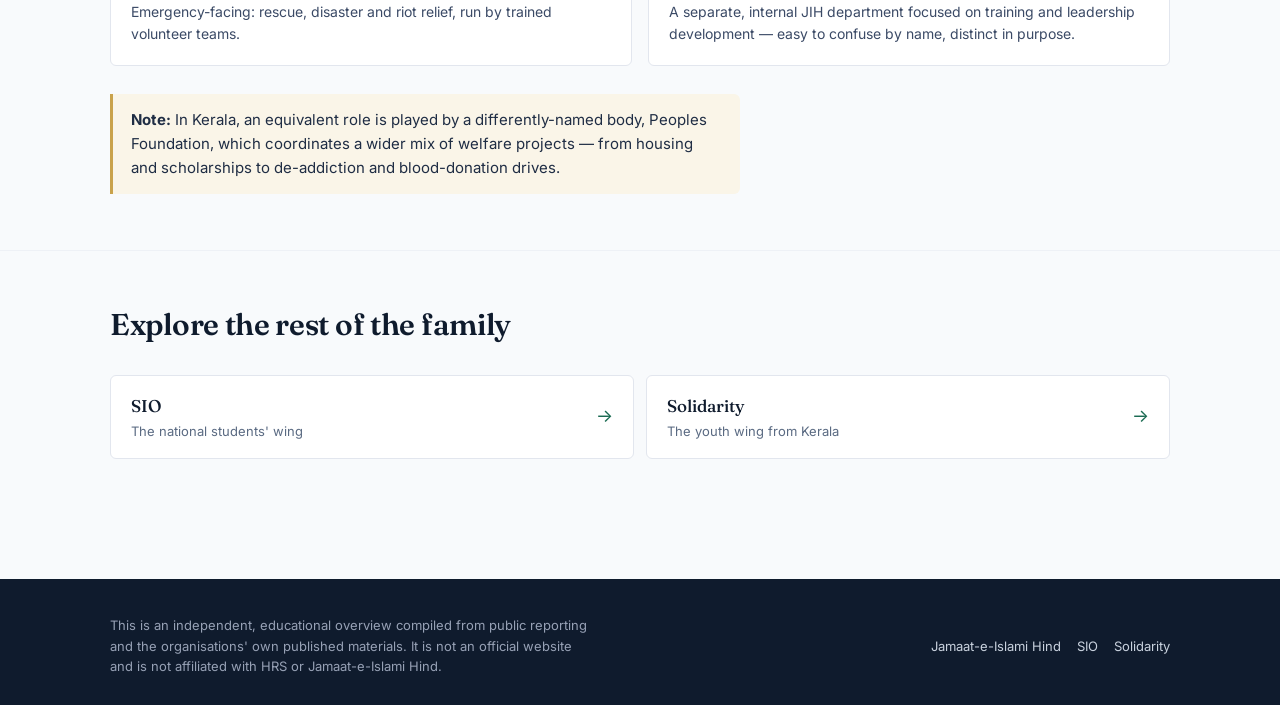
==== commit 573e8199: "Integrate organisation logos and refine color palettes - Replace text-based logo placeholder with ac" ====
--- a/hrs.html
+++ b/hrs.html
@@ -13,28 +13,32 @@
 <body class="theme-hrs">
 
 <header class="site-header">
-  <div class="wide">
-    <a class="crumb" href="index.html">
-      <span class="mark">ج</span>
-      <span>Jamaat-e-Islami Hind</span>
+  <div class="max">
+    <a class="brand" href="index.html">
+      <img class="site-logo" src="assets/jih.png" alt="JIH Logo" width="42" height="42">
+      <div>
+        <span class="name">Jamaat-e-Islami Hind</span>
+        <span class="sub">Affiliated Organisation</span>
+      </div>
     </a>
-    <nav class="org-switch">
-      <a class="org-pill" href="sio.html">SIO</a>
-      <a class="org-pill" href="solidarity.html">Solidarity</a>
-      <a class="org-pill current" href="hrs.html">HRS</a>
+    <nav class="top-nav">
+      <a href="index.html">JIH Home</a>
+      <a href="sio.html">SIO</a>
+      <a href="solidarity.html">Solidarity</a>
+      <a class="pill" href="hrs.html">HRS</a>
     </nav>
   </div>
 </header>
 
 <main>
   <section class="hero">
-    <div class="wide">
+    <div class="max">
       <div>
-        <p class="hero-eyebrow">The relief organisation</p>
+        <p class="eyebrow">The relief organisation</p>
         <h1>Trained volunteers, first on the ground after disaster.</h1>
-        <p class="hero-dek">The Humanitarian Relief Society is a registered NGO built for one job: getting trained people to floods, earthquakes, landslides and riots, quickly and without regard for who they're helping.</p>
+        <p class="dek">The Humanitarian Relief Society is a registered NGO built for one job: getting trained people to floods, earthquakes, landslides and riots, quickly and without regard for who they're helping.</p>
       </div>
-      <dl class="hero-facts">
+      <dl class="facts">
         <div class="fact">
           <dt>Registered</dt>
           <dd>Karnataka Societies Act, 1980</dd>
@@ -51,26 +55,26 @@
     </div>
   </section>
 
-  <section class="band">
-    <div class="wide">
+  <section>
+    <div class="max">
       <div class="section-head">
         <h2>What it's built to do</h2>
-        <p class="lede">HRS positions itself as a trained response force, not just a fundraising body.</p>
+        <p>HRS positions itself as a trained response force, not just a fundraising body.</p>
       </div>
       <div class="grid cols-2">
-        <div>
+        <div class="card">
           <h3>Search &amp; rescue</h3>
           <p>Volunteers complete a 21-day rescue and search-operation training programme before joining active response teams.</p>
         </div>
-        <div>
+        <div class="card">
           <h3>Disaster relief</h3>
           <p>Responding to floods, earthquakes and landslides with immediate aid, coordinated through state-level chapters.</p>
         </div>
-        <div>
+        <div class="card">
           <h3>Riot response</h3>
           <p>Providing emergency relief and rehabilitation support to victims of communal violence, alongside JIH's central relief coordination.</p>
         </div>
-        <div>
+        <div class="card">
           <h3>Community welfare</h3>
           <p>Running welfare drives — including anti-addiction campaigns and cleanliness initiatives — outside of emergency periods.</p>
         </div>
@@ -78,11 +82,11 @@
     </div>
   </section>
 
-  <section class="band">
-    <div class="wide">
+  <section>
+    <div class="max">
       <div class="section-head">
         <h2>By the numbers, in Karnataka</h2>
-        <p class="lede">HRS publishes some figures for its home chapter — a useful sense of scale, even if the full national picture isn't public.</p>
+        <p>HRS publishes some figures for its home chapter — a useful sense of scale, even if the full national picture isn't public.</p>
       </div>
       <div class="stats">
         <div class="stat">
@@ -102,49 +106,53 @@
           <span class="label">day training programme</span>
         </div>
       </div>
-      <p class="note" style="margin-top:32px;">During the 2020 COVID-19 lockdown, its Karnataka chapter alone reported distributing roughly ₹1.6 crore (about $200,000) worth of food kits to poor and stranded migrant workers, regardless of religion.</p>
+      <div class="note">
+        <strong>Note:</strong> During the 2020 COVID-19 lockdown, its Karnataka chapter alone reported distributing roughly ₹1.6 crore (about $200,000) worth of food kits to poor and stranded migrant workers, regardless of religion.
+      </div>
     </div>
   </section>
 
-  <section class="band">
-    <div class="wide">
+  <section>
+    <div class="max">
       <div class="section-head">
         <h2>Where it sits</h2>
-        <p class="lede">HRS is one of several welfare-facing bodies in the Jamaat network — a close cousin, rather than a duplicate, of the others.</p>
+        <p>HRS is one of several welfare-facing bodies in the Jamaat network — a close cousin, rather than a duplicate, of the others.</p>
       </div>
       <div class="grid cols-2">
-        <div>
+        <div class="card">
           <h3>HRS</h3>
           <p>Emergency-facing: rescue, disaster and riot relief, run by trained volunteer teams.</p>
         </div>
-        <div>
+        <div class="card">
           <h3>HRD Cell</h3>
           <p>A separate, internal JIH department focused on training and leadership development — easy to confuse by name, distinct in purpose.</p>
         </div>
       </div>
-      <p class="note" style="margin-top:28px;">In Kerala, an equivalent role is played by a differently-named body, Peoples Foundation, which coordinates a wider mix of welfare projects — from housing and scholarships to de-addiction and blood-donation drives.</p>
+      <div class="note" style="margin-top:28px;">
+        <strong>Note:</strong> In Kerala, an equivalent role is played by a differently-named body, Peoples Foundation, which coordinates a wider mix of welfare projects — from housing and scholarships to de-addiction and blood-donation drives.
+      </div>
     </div>
   </section>
 
-  <section class="band">
-    <div class="wide">
+  <section>
+    <div class="max">
       <div class="section-head">
         <h2>Explore the rest of the family</h2>
       </div>
-      <div class="crosslink-row">
+      <div class="xlinks">
         <a class="crosslink" href="sio.html">
           <div>
             <div class="name">SIO</div>
             <div class="sub">The national students' wing</div>
           </div>
-          <span>→</span>
+          <span class="glyph">→</span>
         </a>
         <a class="crosslink" href="solidarity.html">
           <div>
             <div class="name">Solidarity</div>
             <div class="sub">The youth wing from Kerala</div>
           </div>
-          <span>→</span>
+          <span class="glyph">→</span>
         </a>
       </div>
     </div>
@@ -152,9 +160,9 @@
 </main>
 
 <footer>
-  <div class="wide">
+  <div class="max">
     <p>This is an independent, educational overview compiled from public reporting and the organisations' own published materials. It is not an official website and is not affiliated with HRS or Jamaat-e-Islami Hind.</p>
-    <div class="footer-links">
+    <div class="links">
       <a href="index.html">Jamaat-e-Islami Hind</a>
       <a href="sio.html">SIO</a>
       <a href="solidarity.html">Solidarity</a>
--- a/styles.css
+++ b/styles.css
@@ -1,749 +1,352 @@
 /* ===========================================================
-   PROFESSIONAL CLEAN DESIGN
-   Subtle, refined, readable
+   PROFESSIONAL DESIGN — Jamaat-e-Islami Hind family
+   Color palettes derived from each organisation's logo
    =========================================================== */
 
-/* ===========================================================
-   CSS Variables & Design Tokens
-   =========================================================== */
+/* ---------------------------------------------------------------
+   Design tokens
+   --------------------------------------------------------------- */
 :root {
-  /* Core Palette - Professional & Clean */
-  --bg: #FAFBFC;
-  --bg-card: #FFFFFF;
-  --bg-subtle: #F1F5F9;
-
-  --text: #0F172A;
-  --text-secondary: #475569;
-  --text-muted: #94A3B8;
-
-  --accent: #2563EB;
-  --accent-light: #DBEAFE;
-  --accent-dark: #1D4ED8;
-
-  --border: #E2E8F0;
-  --border-strong: #CBD5E1;
-
-  --shadow-sm: 0 1px 3px rgba(0, 0, 0, 0.06);
-  --shadow: 0 4px 12px rgba(0, 0, 0, 0.08);
-  --shadow-md: 0 8px 24px rgba(0, 0, 0, 0.1);
-
-  /* Theme Colors */
-  --theme-primary: #2563EB;
-  --theme-secondary: #7C3AED;
-
-  /* Typography */
-  --serif: "Fraunces", "Iowan Old Style", Georgia, serif;
-  --sans: "Inter", system-ui, -apple-system, sans-serif;
-
-  /* Layout */
-  --max: 800px;
-  --wide: 1100px;
-  --radius: 10px;
-  --radius-sm: 6px;
-}
-
-/* Theme overrides per page */
-body.theme-sio { --theme-primary: #059669; --accent: #059669; --accent-light: #D1FAE5; }
-body.theme-solidarity { --theme-primary: #DC2626; --accent: #DC2626; --accent-light: #FEE2E2; }
-body.theme-hrs { --theme-primary: #2563EB; --accent: #2563EB; --accent-light: #DBEAFE; }
-
-/* ===========================================================
-   Reset & Base
-   =========================================================== */
-*, *::before, *::after { box-sizing: border-box; margin: 0; padding: 0; }
-
-html { scroll-behavior: smooth; font-size: 16px; }
-
+  /* Core neutrals*/
+  --ink: #0F1B2D;
+  --ink-2: #1F2D44;
+  --ink-3: #3B4A66;
+  --muted: #5A6A82;
+  --muted-2: #8A95A8;
+  --line: #E2E6EE;
+  --line-2: #EEF1F6;
+  --bg: #F8FAFC;
+  --bg-2: #FFFFFF;
+  --bg-3: #F1F4F9;
+
+  /*Brand colour for the parent site (JIH-style deep teal + warm gold)*/
+  --brand-1: #0B3D2E;        /* deep green, inspired by JIH Karnataka logo */
+  --brand-2: #1B6B53;        /* mid green */
+  --brand-3: #C9A24B;        /* warm gold accent from JIH logo */
+  --brand-soft: #E7EFE9;
+  --brand-soft-2: #FAF5E8;
+
+  /*Per-org accents used on org cards & nav highlights*/
+  --org-jih: #0B3D2E;
+  --org-sio: #2E7D32;          /* SIO leaf green */
+  --org-solidarity: #C0392B;   /* Solidarity red */
+  --org-hrs: #1565C0;          /* HRS blue */
+
+  /*Type*/
+  --serif: "Fraunces", "Iowan Old Style", "Georgia", serif;
+  --sans:  "Inter", "Helvetica Neue", "Segoe UI", system-ui, sans-serif;
+
+  /*Layout*/
+  --max: 1100px;
+  --radius: 6px;
+  --radius-lg: 10px;
+  --shadow: 0 1px 2px rgba(15,27,45,.06), 0 1px 3px rgba(15,27,45,.04);
+  --shadow-lift: 0 10px 30px -10px rgba(15,27,45,.18), 0 4px 8px -4px rgba(15,27,45,.08);
+}
+
+/*Per-page theme accents – subtle, applied through class on <body>*/
+body.theme-sio        { --org-current: var(--org-sio); }
+body.theme-solidarity { --org-current: var(--org-solidarity); }
+body.theme-hrs        { --org-current: var(--org-hrs); }
+body.theme-jih        { --org-current: var(--org-jih); }
+
+/* ---------------------------------------------------------------
+   Reset + base
+   --------------------------------------------------------------- */
+*, *::before, *::after { box-sizing: border-box; }
+html, body { margin: 0; padding: 0; }
 body {
   font-family: var(--sans);
   font-size: 16px;
-  line-height: 1.7;
-  color: var(--text);
+  line-height: 1.6;
+  color: var(--ink);
   background: var(--bg);
-  min-height: 100vh;
   -webkit-font-smoothing: antialiased;
   -moz-osx-font-smoothing: grayscale;
 }
-
-@media (prefers-reduced-motion: reduce) {
-  html { scroll-behavior: auto; }
-  *, *::before, *::after {
-    animation-duration: 0.01ms !important;
-    transition-duration: 0.01ms !important;
-  }
-}
-
-a { color: var(--accent); text-decoration: none; }
-a:hover { text-decoration: underline; }
-
-:focus-visible {
-  outline: 2px solid var(--accent);
-  outline-offset: 2px;
-  border-radius: 3px;
-}
-
+img, svg { max-width: 100%; display: block; }
+a { color: var(--brand-2); text-decoration: none; }
+a:hover { color: var(--brand-1); text-decoration: underline; }
 h1, h2, h3, h4 {
   font-family: var(--serif);
-  font-weight: 600;
+  color: var(--ink);
+  margin: 0;
   line-height: 1.2;
   letter-spacing: -0.01em;
-  color: var(--text);
-}
-
-p { margin-bottom: 1em; color: var(--text-secondary); line-height: 1.75; }
-p:last-child { margin-bottom: 0; }
-
-.max, .wide {
-  max-width: var(--wide);
-  margin-inline: auto;
-  padding-inline: 32px;
-}
-.max { max-width: var(--max); }
-
-/* ===========================================================
-   Header
-   =========================================================== */
+  font-weight: 600;
+}
+p { margin: 0 0 1em; }
+hr { border: 0; border-top: 1px solid var(--line); margin: 0; }
+
+.max { max-width: var(--max); margin: 0 auto; padding: 0 20px; }
+.muted { color: var(--muted); }
+
+/* ---------------------------------------------------------------
+   Header / top navigation
+   --------------------------------------------------------------- */
 .site-header {
-  background: var(--bg-card);
-  border-bottom: 1px solid var(--border);
-  position: sticky;
-  top: 0;
-  z-index: 100;
-}
-
-.site-header .wide {
-  display: flex;
-  align-items: center;
-  justify-content: space-between;
-  gap: 24px;
-  padding-top: 16px;
-  padding-bottom: 16px;
-}
-
-.crumb {
-  display: flex;
-  align-items: center;
-  gap: 10px;
-  font-size: 14px;
-  color: var(--text-secondary);
+  position: sticky; top: 0; z-index: 50;
+  background: var(--bg-2);
+  border-bottom: 1px solid var(--line);
+}
+.site-header .max {
+  display: flex; align-items: center; justify-content: space-between;
+  padding: 14px 20px; gap: 24px;
+}
+.brand {
+  display: flex; align-items: center; gap: 12px;
+  color: var(--ink); text-decoration: none; font-weight: 600;
+}
+.brand .logo,
+.brand .site-logo {
+  width: 42px; height: 42px;
+  border-radius: 50%;
+  object-fit: cover;
+  border: 2px solid var(--brand-soft);
+  background: #fff;
+  flex-shrink: 0;
+}
+.brand .name { font-size: 16px; line-height: 1.2; }
+.brand .sub  { font-size: 12px; color: var(--muted); font-weight: 400; display: block; margin-top: 2px; }
+
+.top-nav { display: flex; gap: 6px; align-items: center; }
+.top-nav a {
+  color: var(--ink-3); font-size: 14px; font-weight: 500;
+  padding: 8px 12px; border-radius: var(--radius);
   text-decoration: none;
-  font-weight: 500;
-}
-.crumb:hover { text-decoration: none; color: var(--text); }
-
-.crumb .mark {
-  width: 32px;
-  height: 32px;
-  border-radius: 8px;
-  background: var(--theme-primary);
-  display: flex;
-  align-items: center;
-  justify-content: center;
-  font-family: var(--serif);
-  font-size: 16px;
-  color: white;
-  font-weight: 600;
-  flex-shrink: 0;
-}
-
-.crumb strong {
-  color: var(--text);
-}
-
-.org-switch {
-  display: flex;
-  gap: 6px;
-}
-
-.org-pill {
-  font-size: 13px;
-  font-weight: 500;
-  padding: 8px 14px;
-  border-radius: var(--radius-sm);
-  border: 1px solid var(--border);
+}
+.top-nav a:hover { background: var(--bg-3); color: var(--ink); }
+.top-nav a.active { background: var(--brand-1); color: #fff; }
+.top-nav a.active:hover { background: var(--brand-1); color: #fff; }
+.top-nav .pill {
+  background: var(--org-current, var(--brand-soft));
+  color: var(--org-current, var(--brand-1));
+  border: 1px solid var(--org-current, var(--brand-1));
+}
+
+/* ---------------------------------------------------------------
+   Page hero
+   --------------------------------------------------------------- */
+.hero {
+  background:
+    linear-gradient(180deg, var(--bg-2) 0%, var(--bg) 100%);
+  border-bottom: 1px solid var(--line);
+  padding: 64px 0 48px;
+}
+.hero .max { display: grid; grid-template-columns: 1.5fr 1fr; gap: 48px; }
+.hero .eyebrow {
+  display: inline-block; padding: 4px 10px;
+  background: var(--brand-soft-2);
+  color: var(--org-current, var(--brand-1));
+  font-size: 12px; font-weight: 600; letter-spacing: 0.06em; text-transform: uppercase;
+  border-radius: 999px; margin-bottom: 16px;
+  border: 1px solid color-mix(in srgb, var(--org-current, var(--brand-1)) 30%, transparent);
+}
+.hero h1 { font-size: clamp(28px, 3.5vw, 44px); margin-bottom: 12px; }
+.hero .dek { font-size: 18px; color: var(--ink-3); max-width: 60ch; }
+
+.hero .facts {
+  background: var(--bg-2);
+  border: 1px solid var(--line);
+  border-radius: var(--radius-lg);
+  padding: 20px;
+  box-shadow: var(--shadow);
+}
+.hero .facts dl { margin: 0; display: grid; gap: 14px; }
+.hero .facts dt {
+  font-size: 11px; color: var(--muted); text-transform: uppercase;
+  letter-spacing: 0.05em; font-weight: 600;
+}
+.hero .facts dd { margin: 0; font-size: 16px; color: var(--ink); font-weight: 500; }
+
+/* ---------------------------------------------------------------
+   Section pattern
+   --------------------------------------------------------------- */
+section { padding: 56px 0; }
+section + section { border-top: 1px solid var(--line-2); }
+.section-head { margin-bottom: 32px; max-width: 720px; }
+.section-head h2 { font-size: clamp(22px, 2.4vw, 30px); margin-bottom: 8px; }
+.section-head p  { color: var(--ink-3); font-size: 16px; }
+
+/* ---------------------------------------------------------------
+   Timeline
+   --------------------------------------------------------------- */
+.timeline {
+  list-style: none; margin: 0; padding: 0;
+  border-left: 2px solid var(--line);
+}
+.timeline li {
+  position: relative; padding: 0 0 24px 24px;
+}
+.timeline li::before {
+  content: ""; position: absolute; left: -7px; top: 6px;
+  width: 12px; height: 12px; border-radius: 50%;
+  background: var(--org-current, var(--brand-1));
+}
+.timeline .yr {
+  font-family: var(--serif); font-size: 18px; color: var(--org-current, var(--brand-1));
+  font-weight: 600; display: block; margin-bottom: 4px;
+}
+.timeline p { color: var(--ink-3); font-size: 15px; line-height: 1.6; }
+.timeline li:last-child { padding-bottom: 0; }
+
+/* ---------------------------------------------------------------
+   Generic grid
+   --------------------------------------------------------------- */
+.grid {
+  display: grid; gap: 16px;
+  grid-template-columns: repeat(3, 1fr);
+}
+.card {
+  background: var(--bg-2);
+  border: 1px solid var(--line);
+  border-radius: var(--radius);
+  padding: 20px;
+}
+.card h3 { font-size: 17px; margin-bottom: 6px; color: var(--ink); }
+.card p  { font-size: 14px; color: var(--ink-3); margin: 0; line-height: 1.55; }
+.cols-2 { grid-template-columns: repeat(2, 1fr); }
+
+/* ---------------------------------------------------------------
+   Structure / hierarchy
+   --------------------------------------------------------------- */
+.structure { display: flex; flex-direction: column; gap: 0; max-width: 720px; }
+.structure .level {
+  display: grid; grid-template-columns: 200px 1fr; gap: 24px;
+  padding: 18px 0; border-top: 1px solid var(--line);
+}
+.structure .level:last-child { border-bottom: 1px solid var(--line); }
+.structure .role { font-family: var(--serif); font-size: 16px; color: var(--ink); font-weight: 500; }
+.structure .role span { display: block; font-family: var(--sans); font-size: 12px; color: var(--brand-2); font-weight: 500; margin-top: 2px; }
+.structure p { font-size: 14px; color: var(--ink-3); }
+
+/* ---------------------------------------------------------------
+   Stats row
+   --------------------------------------------------------------- */
+.stats {
+  display: grid; gap: 16px;
+  grid-template-columns: repeat(4, 1fr);
+}
+.stat {
+  background: var(--bg-2);
+  border: 1px solid var(--line);
+  border-radius: var(--radius);
+  padding: 20px;
+  text-align: center;
+}
+.stat .num {
+  font-family: var(--serif); font-size: 28px; color: var(--org-current, var(--brand-1));
+  font-weight: 600; display: block; line-height: 1;
+}
+.stat .label { font-size: 13px; color: var(--muted); margin-top: 6px; }
+
+/* ---------------------------------------------------------------
+   Note / callout
+   --------------------------------------------------------------- */
+.note {
+  background: var(--brand-soft-2);
+  border-left: 3px solid var(--brand-3);
+  padding: 14px 18px;
+  border-radius: 0 var(--radius) var(--radius) 0;
+  color: var(--ink-2);
+  font-size: 15px;
+  margin-top: 24px;
+  max-width: 70ch;
+}
+
+/* ---------------------------------------------------------------
+   Affiliated organisations grid
+   --------------------------------------------------------------- */
+.org-grid { display: grid; gap: 20px; grid-template-columns: repeat(3, 1fr); }
+.org-card {
+  display: block; color: var(--ink);
+  background: var(--bg-2);
+  border: 1px solid var(--line);
+  border-radius: var(--radius-lg);
+  padding: 24px;
   text-decoration: none;
-  color: var(--text-secondary);
-  white-space: nowrap;
-  transition: all 0.2s ease;
-}
-.org-pill:hover {
-  border-color: var(--border-strong);
-  color: var(--text);
-  text-decoration: none;
-  background: var(--bg-subtle);
-}
-.org-pill.current {
-  background: var(--theme-primary);
-  color: white;
-  border-color: var(--theme-primary);
-}
-
-/* ===========================================================
-   Hero
-   =========================================================== */
-.hero {
-  padding: 64px 0;
-  background: var(--bg-card);
-  border-bottom: 1px solid var(--border);
-}
-
-.hero .wide {
-  display: grid;
-  grid-template-columns: 1fr 280px;
-  gap: 48px;
-  align-items: start;
-}
-
-.hero-eyebrow {
-  font-size: 12px;
-  font-weight: 600;
-  text-transform: uppercase;
-  letter-spacing: 0.08em;
-  color: var(--theme-primary);
-  margin-bottom: 12px;
-}
-
-.hero h1 {
-  font-size: clamp(1.75rem, 3.5vw, 2.5rem);
-  color: var(--text);
-  line-height: 1.15;
-  margin-bottom: 0;
-}
-
-.hero-dek {
-  margin-top: 20px;
-  font-size: 17px;
-  color: var(--text-secondary);
-  max-width: 55ch;
-  line-height: 1.8;
-}
-
-/* Hero Facts */
-.hero-facts {
-  background: var(--bg-subtle);
-  border: 1px solid var(--border);
+  transition: transform .15s ease, box-shadow .15s ease, border-color .15s ease;
+  position: relative;
+}
+.org-card .tag {
+  font-size: 11px; font-weight: 600;
+  text-transform: uppercase; letter-spacing: 0.08em;
+  color: var(--ink-3);
+}
+.org-card .logo-wrap {
+  width: 64px; height: 64px;
+  border-radius: 12px;
+  display: grid; place-items: center;
+  background: #fff;
+  border: 1px solid var(--line);
+  margin: 12px 0 16px;
+  overflow: hidden;
+}
+.org-card .logo-wrap img { max-width: 56px; max-height: 56px; object-fit: contain; }
+.org-card h3 { font-size: 20px; margin-bottom: 6px; }
+.org-card p  { font-size: 14px; color: var(--ink-3); margin-bottom: 16px; }
+.org-card .arrow {
+  display: inline-flex; align-items: center; gap: 6px;
+  color: var(--brand-2); font-weight: 500; font-size: 14px;
+}
+.org-card:hover { transform: translateY(-2px); box-shadow: var(--shadow-lift); border-color: var(--org-current, var(--brand-1)); text-decoration: none; }
+
+.org-card.sio        { border-top: 3px solid var(--org-sio); }
+.org-card.sio .arrow  { color: var(--org-sio); }
+.org-card.solidarity { border-top: 3px solid var(--org-solidarity); }
+.org-card.solidarity .arrow { color: var(--org-solidarity); }
+.org-card.hrs        { border-top: 3px solid var(--org-hrs); }
+.org-card.hrs .arrow  { color: var(--org-hrs); }
+
+/* ---------------------------------------------------------------
+   Cross-link
+   --------------------------------------------------------------- */
+.crosslink {
+  display: flex; justify-content: space-between; align-items: center; gap: 16px;
+  padding: 16px 20px;
+  background: var(--bg-2);
+  border: 1px solid var(--line);
   border-radius: var(--radius);
-  padding: 24px;
-  display: flex;
-  flex-direction: column;
-  gap: 20px;
-}
-
-.hero-facts .fact dt {
-  font-size: 11px;
-  font-weight: 600;
-  text-transform: uppercase;
-  letter-spacing: 0.08em;
-  color: var(--text-muted);
-  margin-bottom: 4px;
-}
-
-.hero-facts .fact dd {
-  margin: 0;
-  font-family: var(--serif);
-  font-size: 16px;
-  color: var(--text);
-  font-weight: 500;
-}
-
-/* ===========================================================
-   Sections
-   =========================================================== */
-section {
-  padding: 56px 0;
-}
-section.band {
-  border-top: 1px solid var(--border);
-  background: var(--bg);
-}
-
-.section-head {
-  margin-bottom: 36px;
-}
-
-.section-head h2 {
-  font-size: clamp(1.4rem, 2.5vw, 1.75rem);
-  color: var(--text);
-  margin-bottom: 8px;
-}
-
-.section-head .lede {
-  color: var(--text-secondary);
-  font-size: 16px;
-  max-width: 60ch;
-  line-height: 1.7;
-}
-
-/* ===========================================================
-   Timeline
-   =========================================================== */
-.timeline {
-  list-style: none;
-  padding: 0;
-  margin: 0;
-  position: relative;
-  padding-left: 28px;
-}
-
-.timeline::before {
-  content: '';
-  position: absolute;
-  left: 6px;
-  top: 8px;
-  bottom: 8px;
-  width: 2px;
-  background: var(--border);
-}
-
-.timeline li {
-  position: relative;
-  padding: 0 0 28px 28px;
-}
-.timeline li:last-child { padding-bottom: 0; }
-
-.timeline li::before {
-  content: '';
-  position: absolute;
-  left: -22px;
-  top: 6px;
-  width: 12px;
-  height: 12px;
-  border-radius: 50%;
-  background: var(--bg-card);
-  border: 2px solid var(--border-strong);
-}
-
-.timeline li:hover::before {
-  border-color: var(--theme-primary);
-  background: var(--theme-primary);
-}
-
-.timeline .yr {
-  font-family: var(--serif);
-  font-size: 18px;
-  color: var(--theme-primary);
-  font-weight: 600;
-  display: block;
-  margin-bottom: 6px;
-}
-
-.timeline .desc {
-  color: var(--text-secondary);
-  font-size: 15px;
-  max-width: 55ch;
-}
-
-/* ===========================================================
-   Grid Cards
-   =========================================================== */
-.grid {
-  display: grid;
-  grid-template-columns: repeat(3, 1fr);
-  gap: 1px;
-  background: var(--border);
-  border: 1px solid var(--border);
-  border-radius: var(--radius);
-  overflow: hidden;
-}
-
-.grid.cols-2 { grid-template-columns: repeat(2, 1fr); }
-
-.grid > div {
-  background: var(--bg-card);
-  padding: 24px;
-}
-
-.grid h3 {
-  font-size: 17px;
-  color: var(--text);
-  margin-bottom: 8px;
-}
-
-.grid p {
-  font-size: 14px;
-  color: var(--text-secondary);
-  line-height: 1.6;
-}
-
-/* ===========================================================
-   Structure
-   =========================================================== */
-.structure {
-  background: var(--bg-card);
-  border: 1px solid var(--border);
-  border-radius: var(--radius);
-  overflow: hidden;
-}
-
-.structure .level {
-  display: grid;
-  grid-template-columns: 180px 1fr;
-  gap: 24px;
-  padding: 20px 24px;
-  border-bottom: 1px solid var(--border);
-}
-.structure .level:last-child { border-bottom: none; }
-.structure .level:hover { background: var(--bg-subtle); }
-
-.structure .level .role {
-  font-family: var(--serif);
-  font-size: 15px;
-  color: var(--text);
-  font-weight: 500;
-}
-
-.structure .level .role span {
-  display: block;
-  font-family: var(--sans);
-  font-size: 12px;
-  color: var(--theme-primary);
-  font-weight: 500;
-  margin-top: 2px;
-}
-
-.structure .level p {
-  font-size: 14px;
-  color: var(--text-secondary);
-  padding-top: 2px;
-}
-
-/* ===========================================================
-   Org Cards
-   =========================================================== */
-.org-cards {
-  display: grid;
-  grid-template-columns: repeat(3, 1fr);
-  gap: 20px;
-}
-
-.org-card {
-  background: var(--bg-card);
-  border: 1px solid var(--border);
-  border-radius: var(--radius);
-  padding: 28px 24px;
-  text-decoration: none;
-  color: var(--text);
-  display: flex;
-  flex-direction: column;
-  gap: 12px;
-  transition: all 0.2s ease;
-  box-shadow: var(--shadow-sm);
-}
-.org-card:hover {
-  border-color: var(--border-strong);
-  box-shadow: var(--shadow);
-  transform: translateY(-2px);
-  text-decoration: none;
-}
-
-.org-card .tag {
-  font-size: 11px;
-  font-weight: 600;
-  text-transform: uppercase;
-  letter-spacing: 0.06em;
-  color: var(--card-accent, var(--theme-primary));
-}
-
-.org-card h3 {
-  font-size: 22px;
-  color: var(--text);
-}
-
-.org-card p {
-  font-size: 14px;
-  color: var(--text-secondary);
-  line-height: 1.6;
-  flex: 1;
-}
-
-.org-card .go {
-  font-size: 13px;
-  font-weight: 600;
-  color: var(--card-accent, var(--theme-primary));
-}
-
-.org-card.sio { --card-accent: #059669; }
-.org-card.solidarity { --card-accent: #DC2626; }
-.org-card.hrs { --card-accent: #2563EB; }
-
-/* ===========================================================
-   Stats
-   =========================================================== */
-.stats {
-  display: grid;
-  grid-template-columns: repeat(4, 1fr);
-  gap: 16px;
-}
-
-.stat {
-  background: var(--bg-card);
-  border: 1px solid var(--border);
-  border-radius: var(--radius);
-  padding: 24px 20px;
-  text-align: center;
-  transition: all 0.2s ease;
-}
-.stat:hover {
-  border-color: var(--border-strong);
-  box-shadow: var(--shadow-sm);
-}
-
-.stat .num {
-  font-family: var(--serif);
-  font-size: clamp(1.5rem, 2.5vw, 2rem);
-  color: var(--theme-primary);
-  display: block;
-  font-weight: 600;
-}
-
-.stat .label {
-  color: var(--text-muted);
-  font-size: 13px;
-  margin-top: 4px;
-}
-
-/* ===========================================================
-   Note / Callout
-   =========================================================== */
-.note {
-  background: var(--bg-subtle);
-  border-left: 3px solid var(--border-strong);
-  padding: 16px 20px;
-  color: var(--text-secondary);
-  font-size: 14px;
-  max-width: 65ch;
-  margin-top: 28px;
-  border-radius: 0 var(--radius-sm) var(--radius-sm) 0;
-}
-
-/* ===========================================================
-   Crosslink
-   =========================================================== */
-.crosslink-row {
-  display: grid;
-  grid-template-columns: repeat(2, 1fr);
-  gap: 16px;
-}
-
-.crosslink {
-  background: var(--bg-card);
-  border: 1px solid var(--border);
-  padding: 20px 24px;
-  text-decoration: none;
-  color: var(--text);
-  display: flex;
-  justify-content: space-between;
-  align-items: center;
-  gap: 16px;
-  border-radius: var(--radius);
-  transition: all 0.2s ease;
-}
-.crosslink:hover {
-  border-color: var(--border-strong);
-  box-shadow: var(--shadow-sm);
-  text-decoration: none;
-}
-
-.crosslink .name {
-  font-family: var(--serif);
-  font-size: 17px;
-  font-weight: 500;
-}
-
-.crosslink .sub {
-  font-size: 13px;
-  color: var(--text-muted);
-  margin-top: 2px;
-}
-
-.crosslink span:last-child {
-  font-size: 20px;
-  color: var(--text-muted);
-  transition: transform 0.2s ease;
-}
-
-.crosslink:hover span:last-child {
-  transform: translateX(4px);
-  color: var(--theme-primary);
-}
-
-/* ===========================================================
+  text-decoration: none; color: var(--ink);
+  transition: border-color .15s ease, background .15s ease;
+}
+.crosslink:hover { border-color: var(--brand-1); background: var(--brand-soft); text-decoration: none; }
+.crosslink .name { font-family: var(--serif); font-size: 17px; font-weight: 500; }
+.crosslink .sub  { font-size: 13px; color: var(--muted); margin-top: 2px; }
+.crosslink .glyph { font-size: 18px; color: var(--brand-2); }
+
+.xlinks { display: grid; gap: 12px; grid-template-columns: 1fr 1fr; }
+
+/* ---------------------------------------------------------------
    Footer
-   =========================================================== */
+   --------------------------------------------------------------- */
 footer {
-  background: var(--bg-card);
-  border-top: 1px solid var(--border);
-  padding: 40px 0;
-  margin-top: 40px;
-}
-
-footer .wide {
-  display: flex;
-  justify-content: space-between;
-  gap: 24px;
-  flex-wrap: wrap;
-  align-items: flex-start;
-}
-
-footer p {
-  color: var(--text-muted);
-  font-size: 13px;
-  max-width: 48ch;
-}
-
-.footer-links {
-  display: flex;
-  gap: 8px;
-  flex-wrap: wrap;
-}
-
-.footer-links a {
-  color: var(--text-secondary);
-  text-decoration: none;
-  font-size: 13px;
-  padding: 6px 12px;
-  background: var(--bg-subtle);
-  border-radius: var(--radius-sm);
-  border: 1px solid var(--border);
-  transition: all 0.2s ease;
-}
-.footer-links a:hover {
-  border-color: var(--border-strong);
-  color: var(--text);
-  text-decoration: none;
-}
-
-/* ===========================================================
+  background: var(--ink);
+  color: #C9D2DE;
+  padding: 36px 0 28px;
+  margin-top: 64px;
+}
+footer .max { display: grid; gap: 16px; align-items: center; grid-template-columns: 1fr auto; }
+footer p { color: #97A1B5; font-size: 13px; max-width: 60ch; margin: 0; }
+footer .links { display: flex; gap: 16px; }
+footer .links a { color: #C9D2DE; font-size: 13px; }
+
+/* ---------------------------------------------------------------
    Responsive
-   =========================================================== */
+   --------------------------------------------------------------- */
 @media (max-width: 900px) {
-  .hero .wide {
-    grid-template-columns: 1fr;
-    gap: 32px;
-  }
-
-  .hero-facts {
-    display: grid;
-    grid-template-columns: repeat(3, 1fr);
-    gap: 16px;
-  }
-
-  .org-cards {
-    grid-template-columns: repeat(2, 1fr);
-  }
-}
-
-@media (max-width: 768px) {
-  .max, .wide {
-    padding-inline: 20px;
-  }
-
-  .site-header .wide {
-    flex-direction: column;
-    align-items: flex-start;
-    gap: 12px;
-  }
-
-  .org-switch {
-    width: 100%;
-    overflow-x: auto;
-    -webkit-overflow-scrolling: touch;
-  }
-
-  .hero {
-    padding: 40px 0;
-  }
-
-  .hero h1 {
-    font-size: 1.6rem;
-  }
-
-  .hero-dek {
-    font-size: 15px;
-    margin-top: 12px;
-  }
-
-  .hero-facts {
-    grid-template-columns: 1fr;
-    gap: 0;
-  }
-
-  .hero-facts .fact {
-    display: flex;
-    justify-content: space-between;
-    align-items: center;
-    padding: 12px 0;
-    border-bottom: 1px solid var(--border);
-  }
-  .hero-facts .fact:last-child { border-bottom: none; }
-  .hero-facts .fact dt { margin-bottom: 0; }
-
+  .hero .max { grid-template-columns: 1fr; gap: 32px; }
+  .hero { padding: 40px 0 32px; }
+  .grid, .org-grid, .xlinks { grid-template-columns: 1fr 1fr; }
+  .stats { grid-template-columns: 1fr 1fr; }
+  .structure .level { grid-template-columns: 1fr; gap: 4px; }
+}
+@media (max-width: 640px) {
+  .site-header .max { flex-direction: column; align-items: flex-start; gap: 10px; }
+  .top-nav { flex-wrap: wrap; }
+  .grid, .org-grid, .xlinks, .stats { grid-template-columns: 1fr; }
   section { padding: 40px 0; }
-
-  .section-head { margin-bottom: 28px; }
-  .section-head h2 { font-size: 1.35rem; }
-  .section-head .lede { font-size: 15px; }
-
-  .grid {
-    grid-template-columns: 1fr;
-    border-radius: 0;
-    border-left: none;
-    border-right: none;
-  }
-
-  .grid.cols-2 { grid-template-columns: 1fr; }
-
-  .structure .level {
-    grid-template-columns: 1fr;
-    gap: 6px;
-  }
-
-  .org-cards {
-    grid-template-columns: 1fr;
-    gap: 12px;
-  }
-
-  .stats {
-    grid-template-columns: repeat(2, 1fr);
-    gap: 12px;
-  }
-
-  .crosslink-row {
-    grid-template-columns: 1fr;
-    gap: 12px;
-  }
-
-  .note {
-    font-size: 13px;
-    margin-top: 20px;
-  }
-
-  footer .wide {
-    flex-direction: column;
-    gap: 16px;
-  }
-}
-
-@media (max-width: 480px) {
-  .max, .wide { padding-inline: 16px; }
-
-  .hero { padding: 32px 0; }
-  .hero h1 { font-size: 1.4rem; }
-  .hero-dek { font-size: 14px; }
-
-  section { padding: 32px 0; }
-
-  .timeline { padding-left: 20px; }
-  .timeline::before { left: 4px; }
-  .timeline li { padding-left: 20px; }
-  .timeline li::before { left: -16px; width: 10px; height: 10px; }
-  .timeline .yr { font-size: 16px; }
-  .timeline .desc { font-size: 14px; }
-
-  .org-card { padding: 20px; }
-  .org-card h3 { font-size: 20px; }
-
-  .stat { padding: 16px; }
-  .stat .num { font-size: 1.3rem; }
-  .stat .label { font-size: 12px; }
-}
+  .hero { padding: 32px 0 24px; }
+  .hero h1 { font-size: 26px; }
+  footer .max { grid-template-columns: 1fr; }
+}
